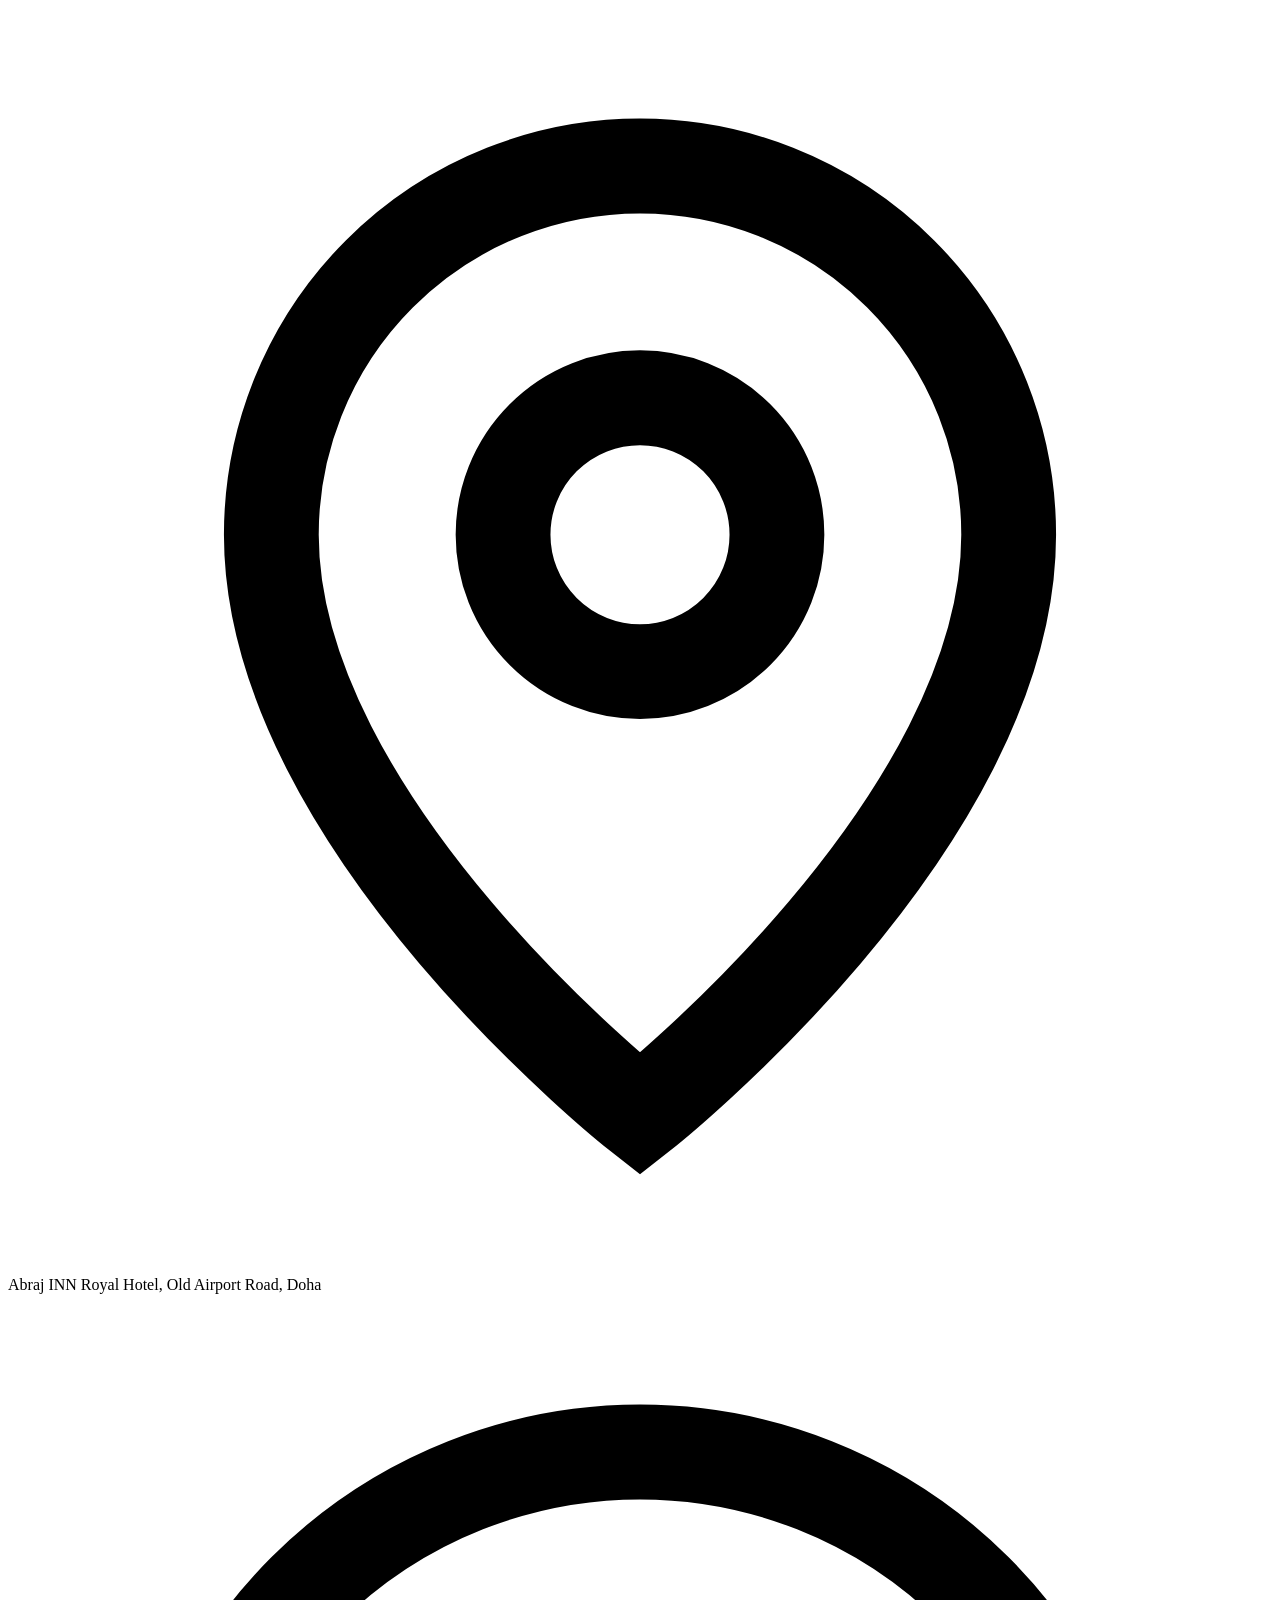
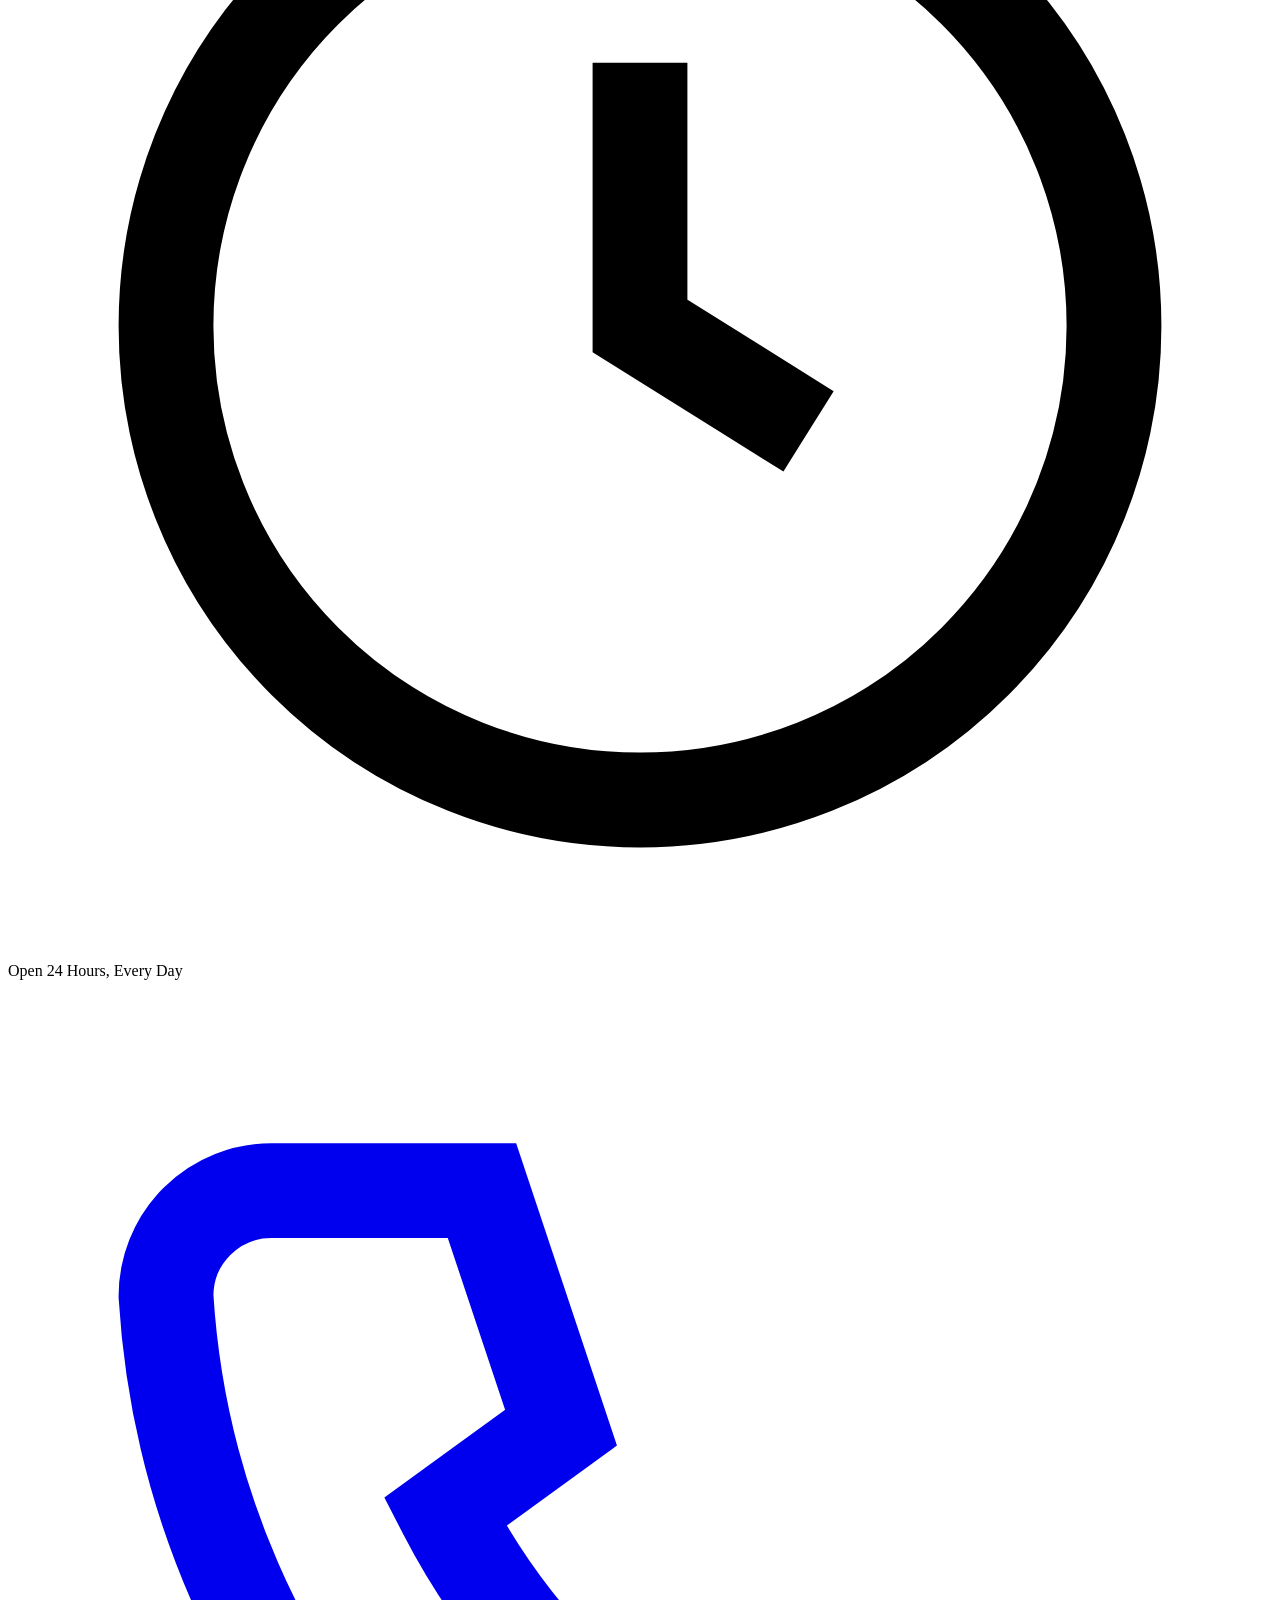
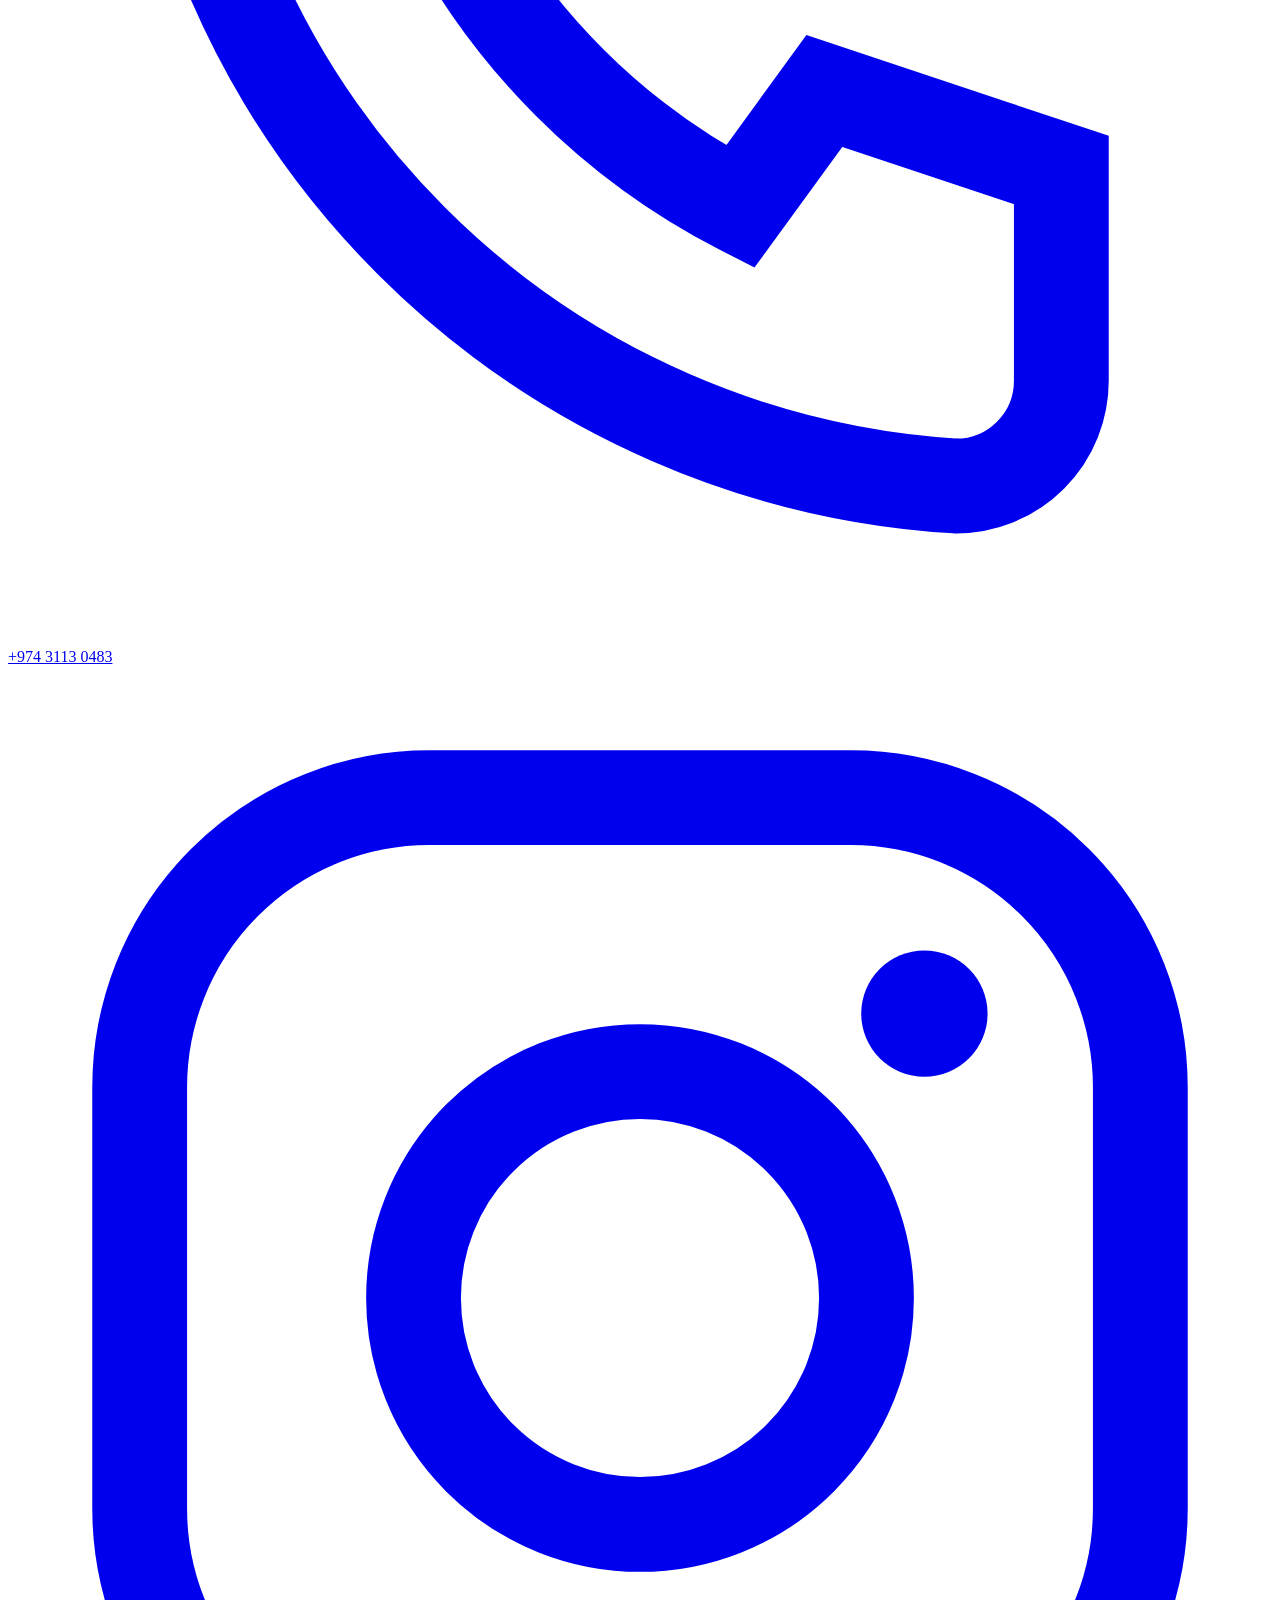
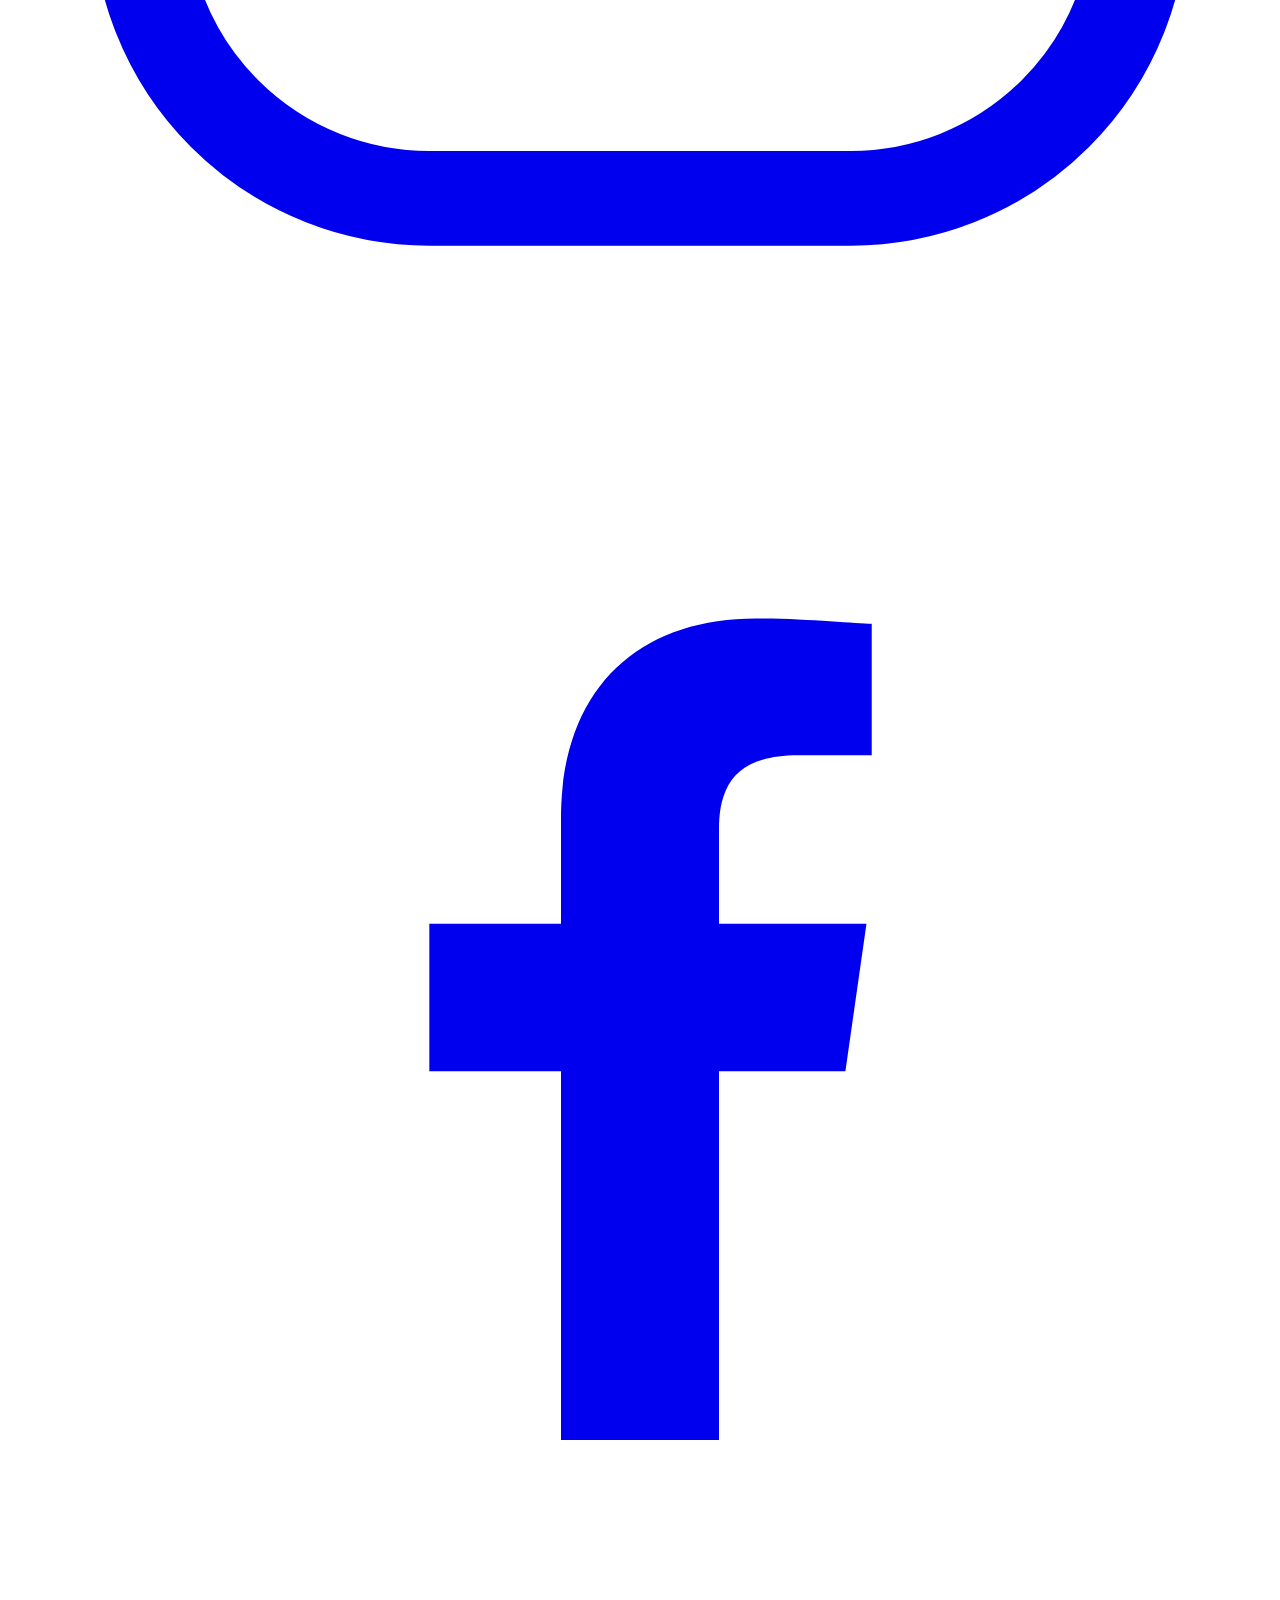
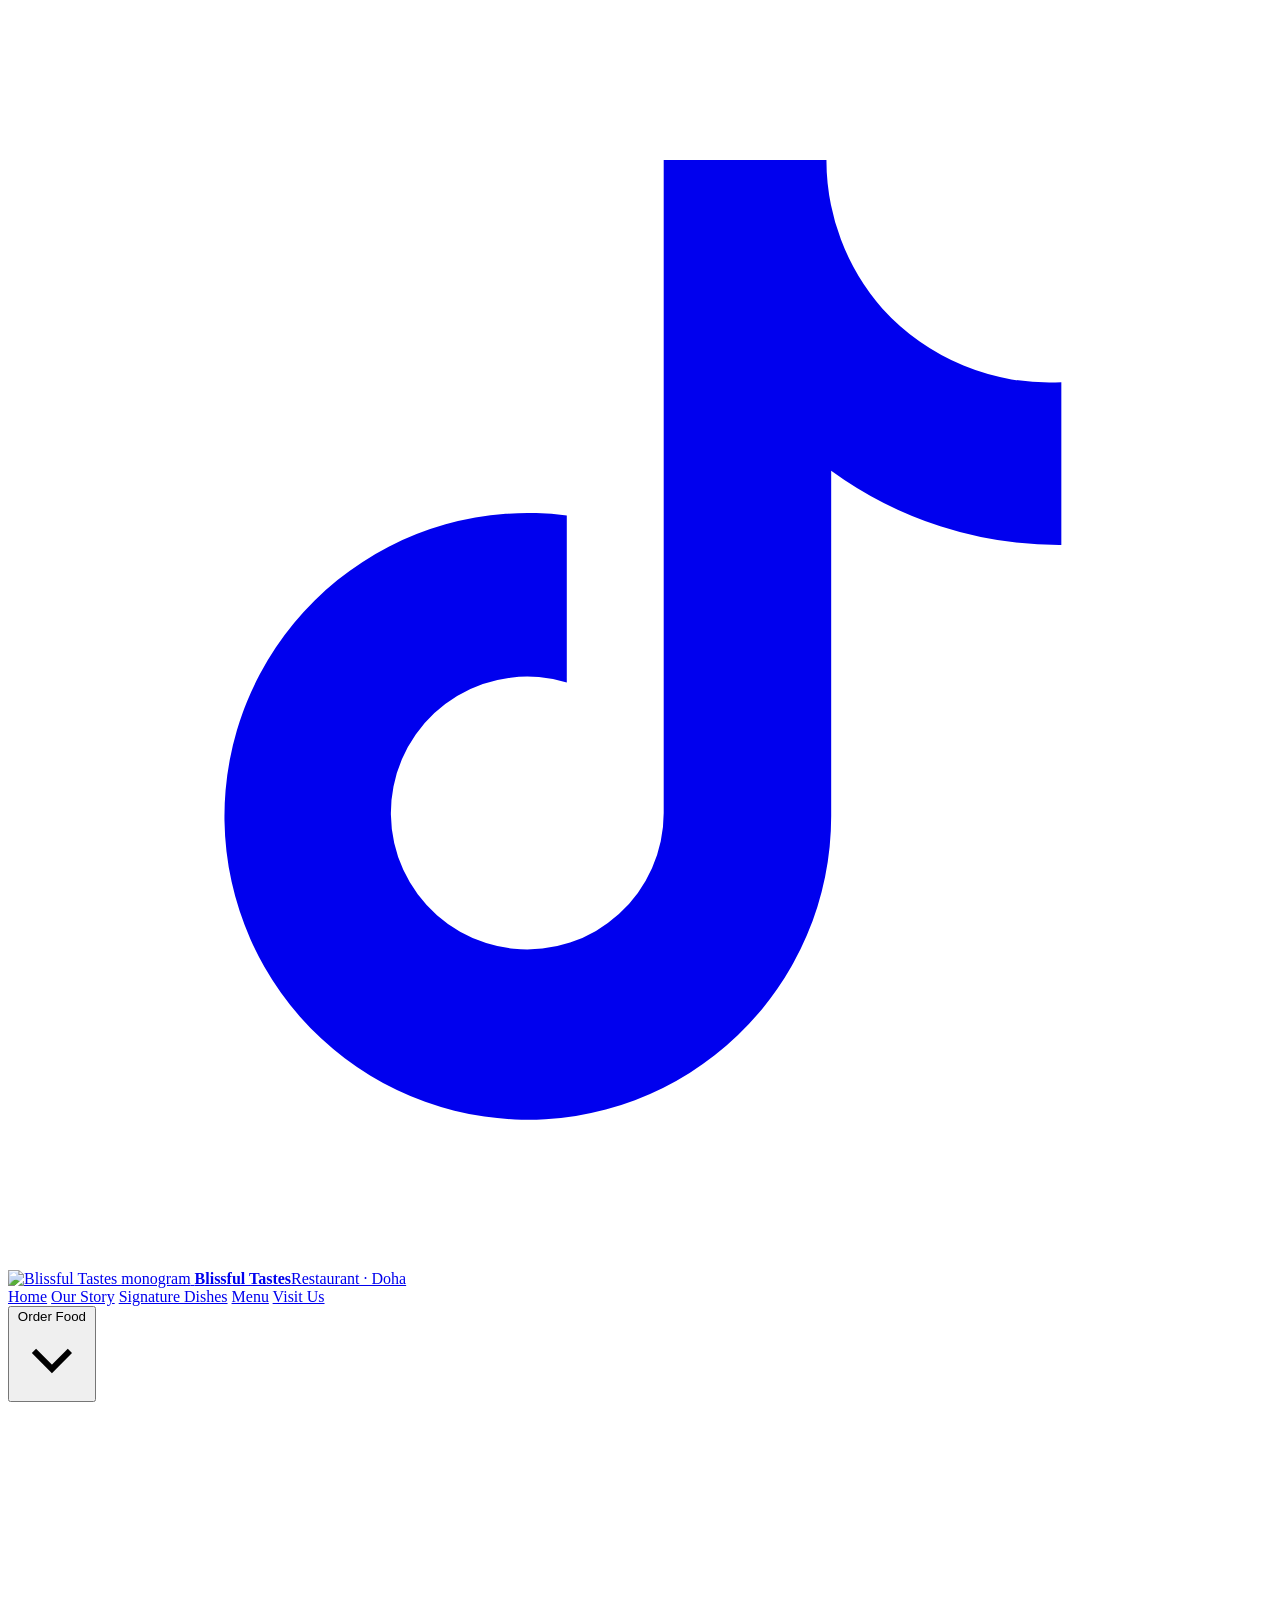
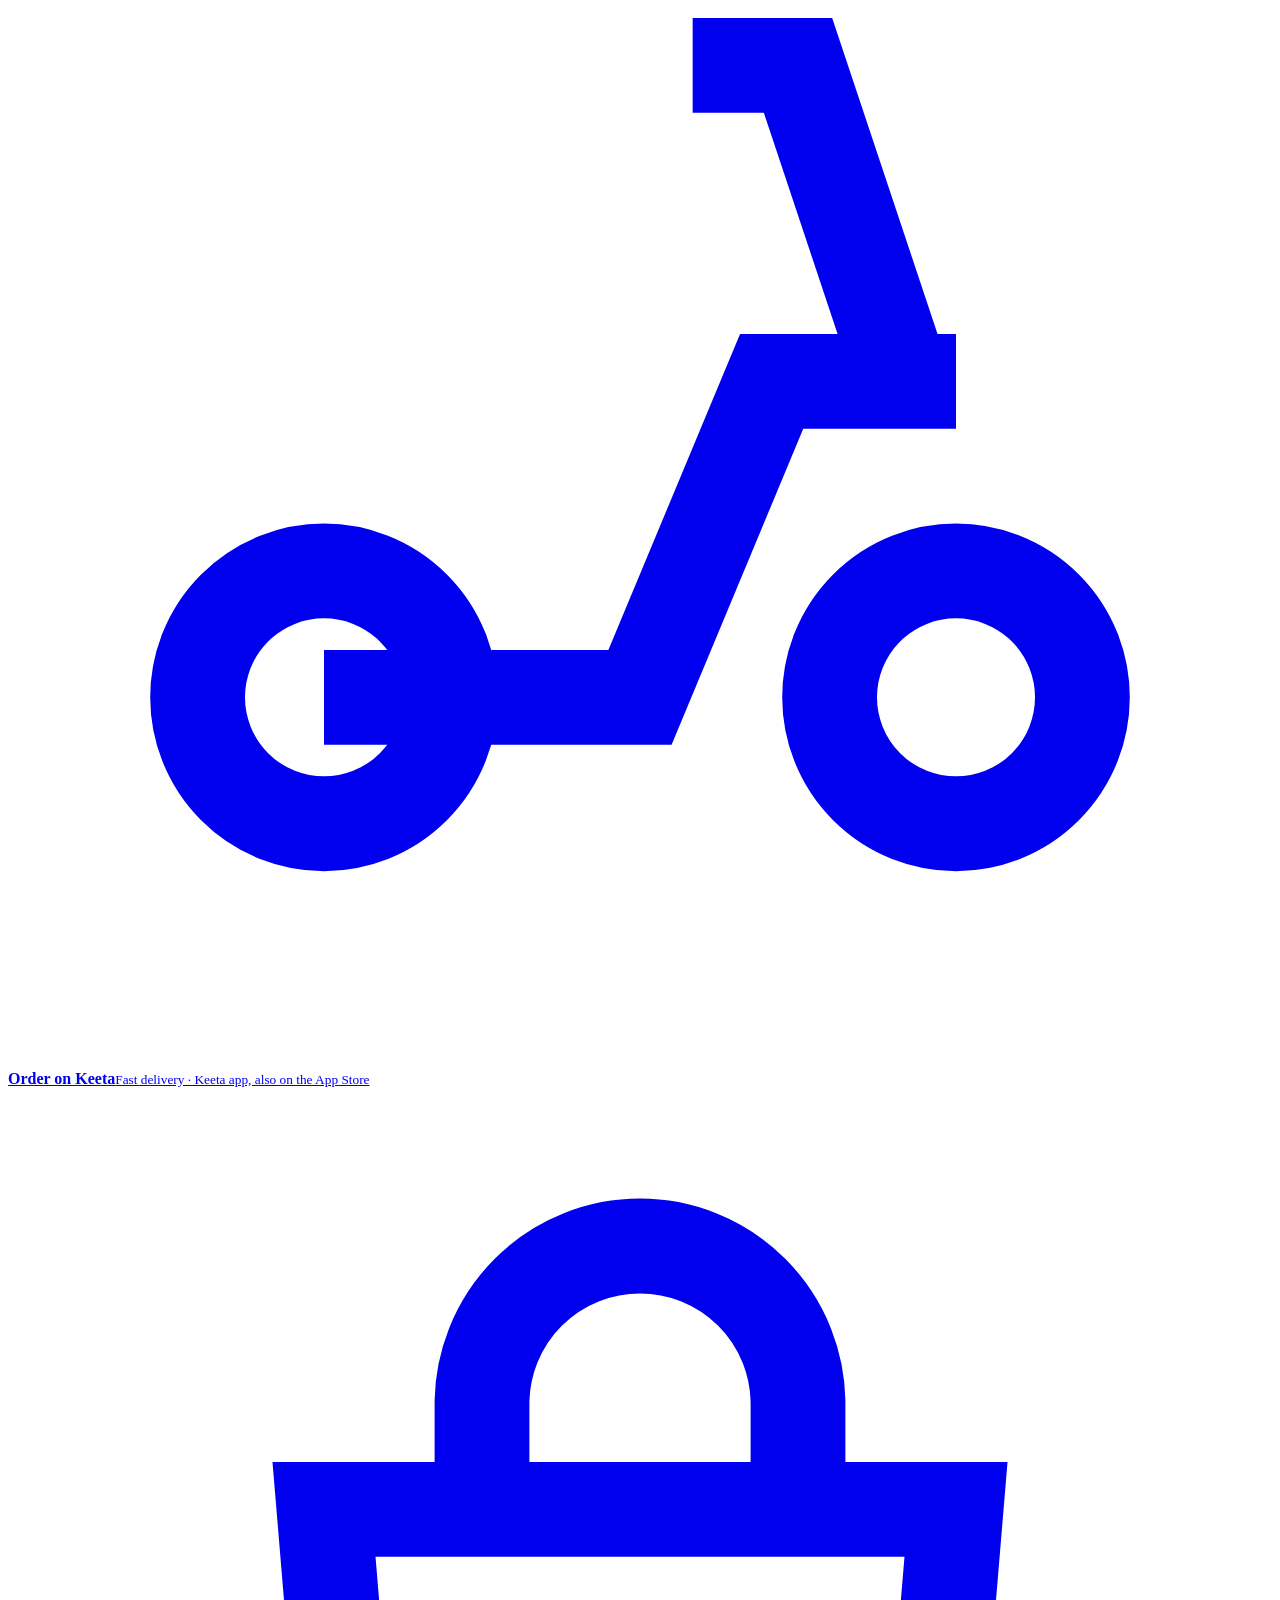
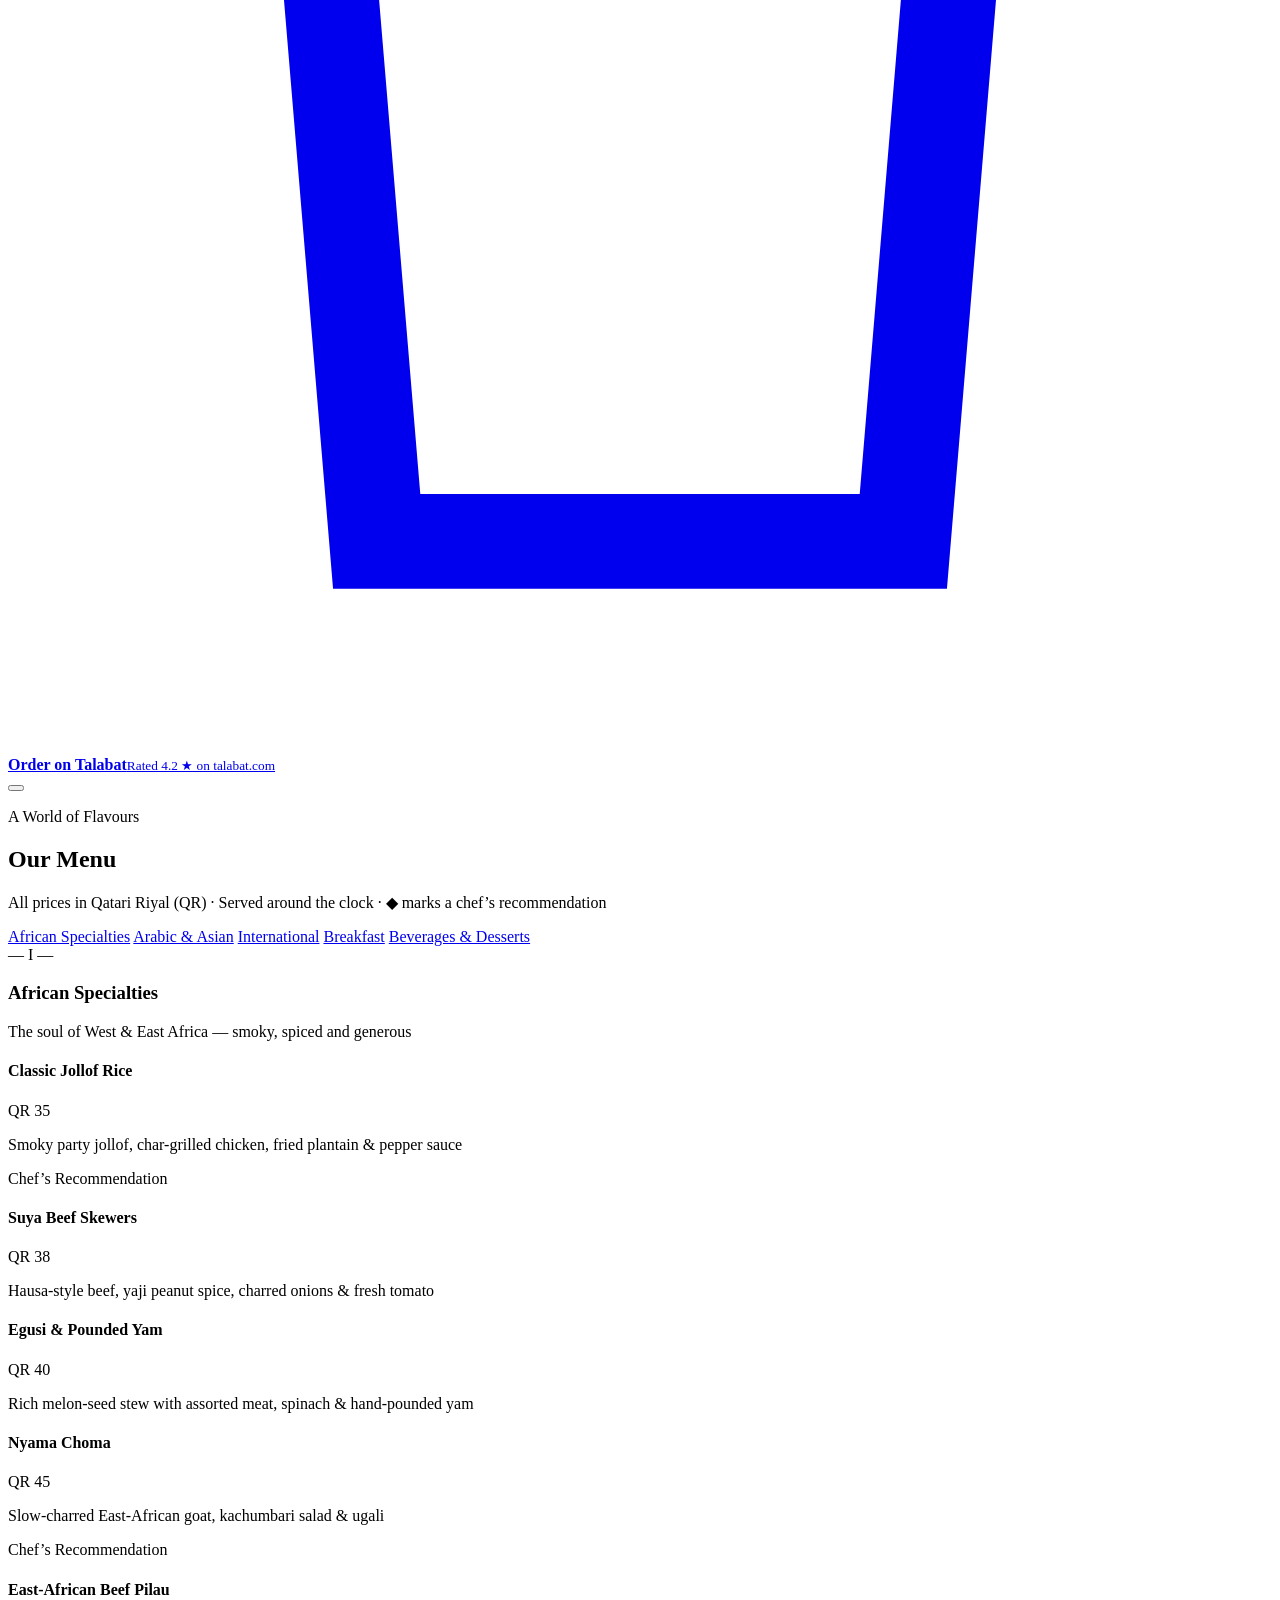
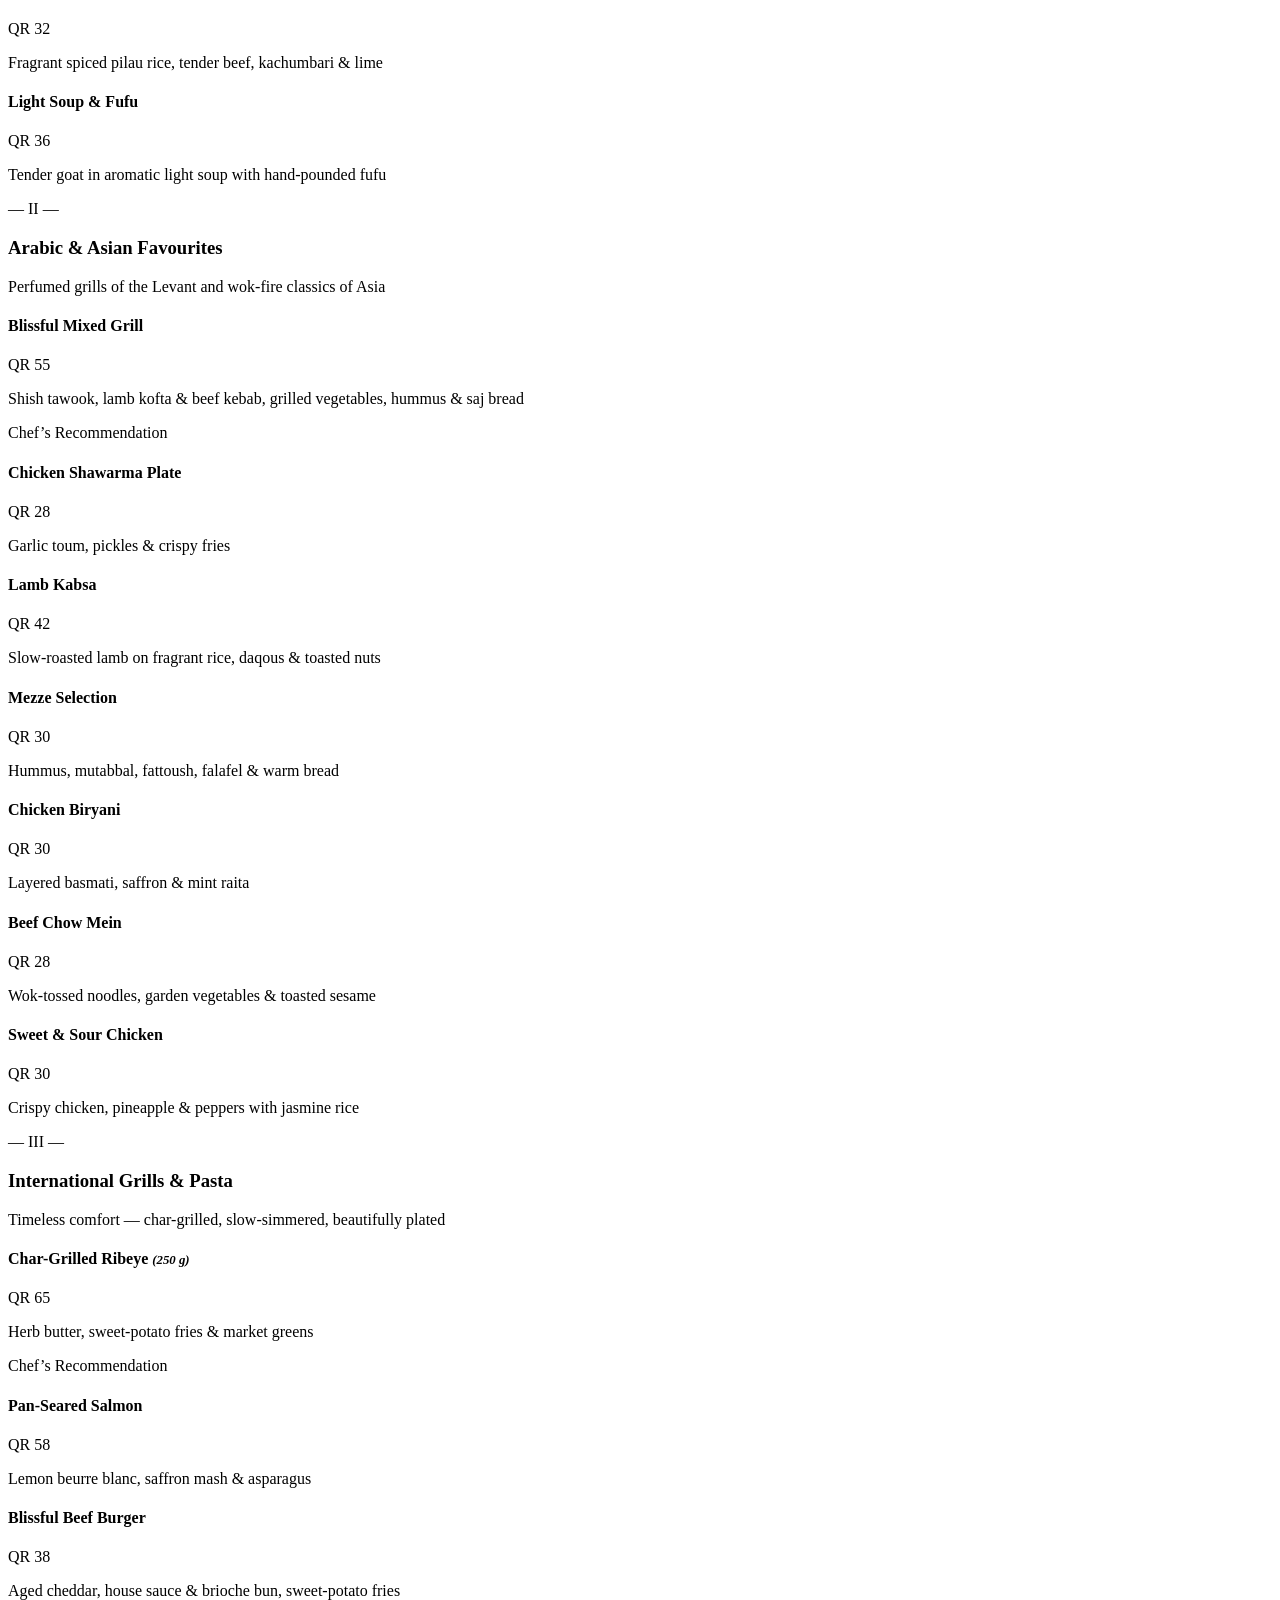
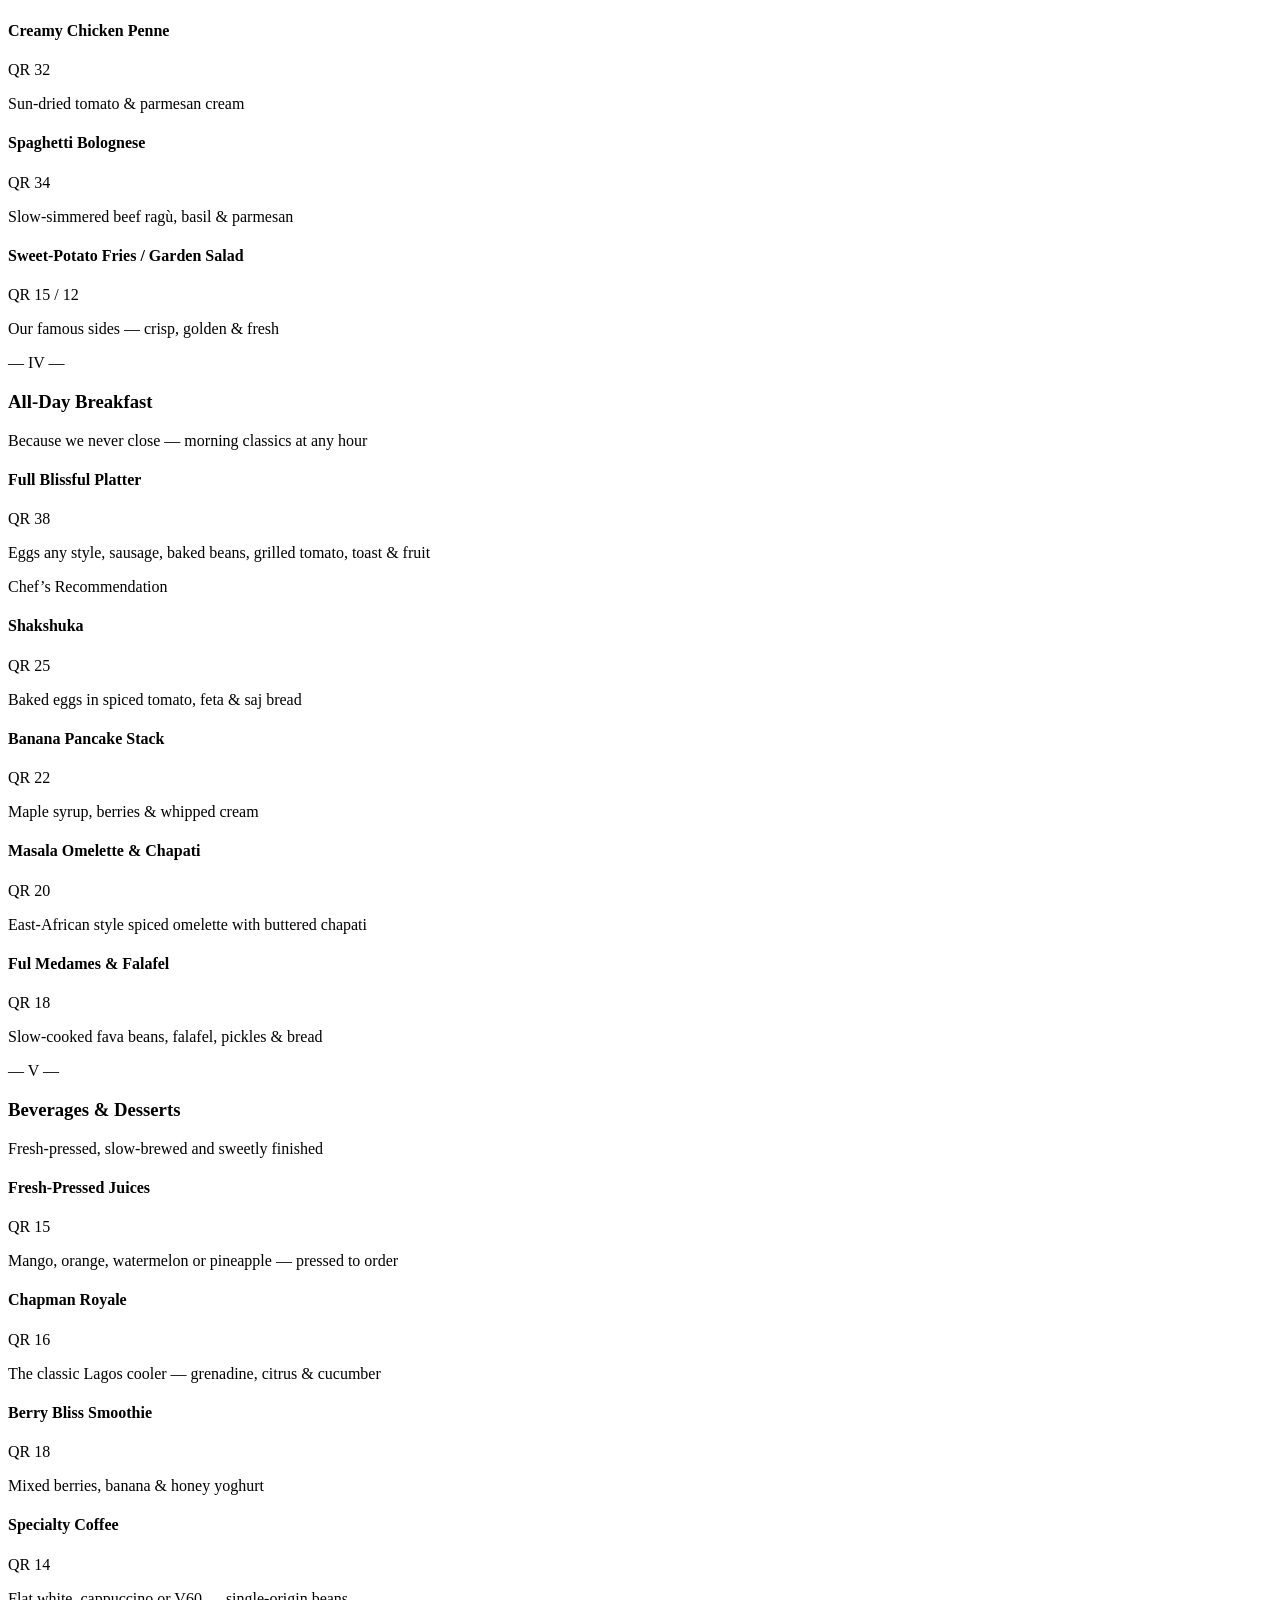
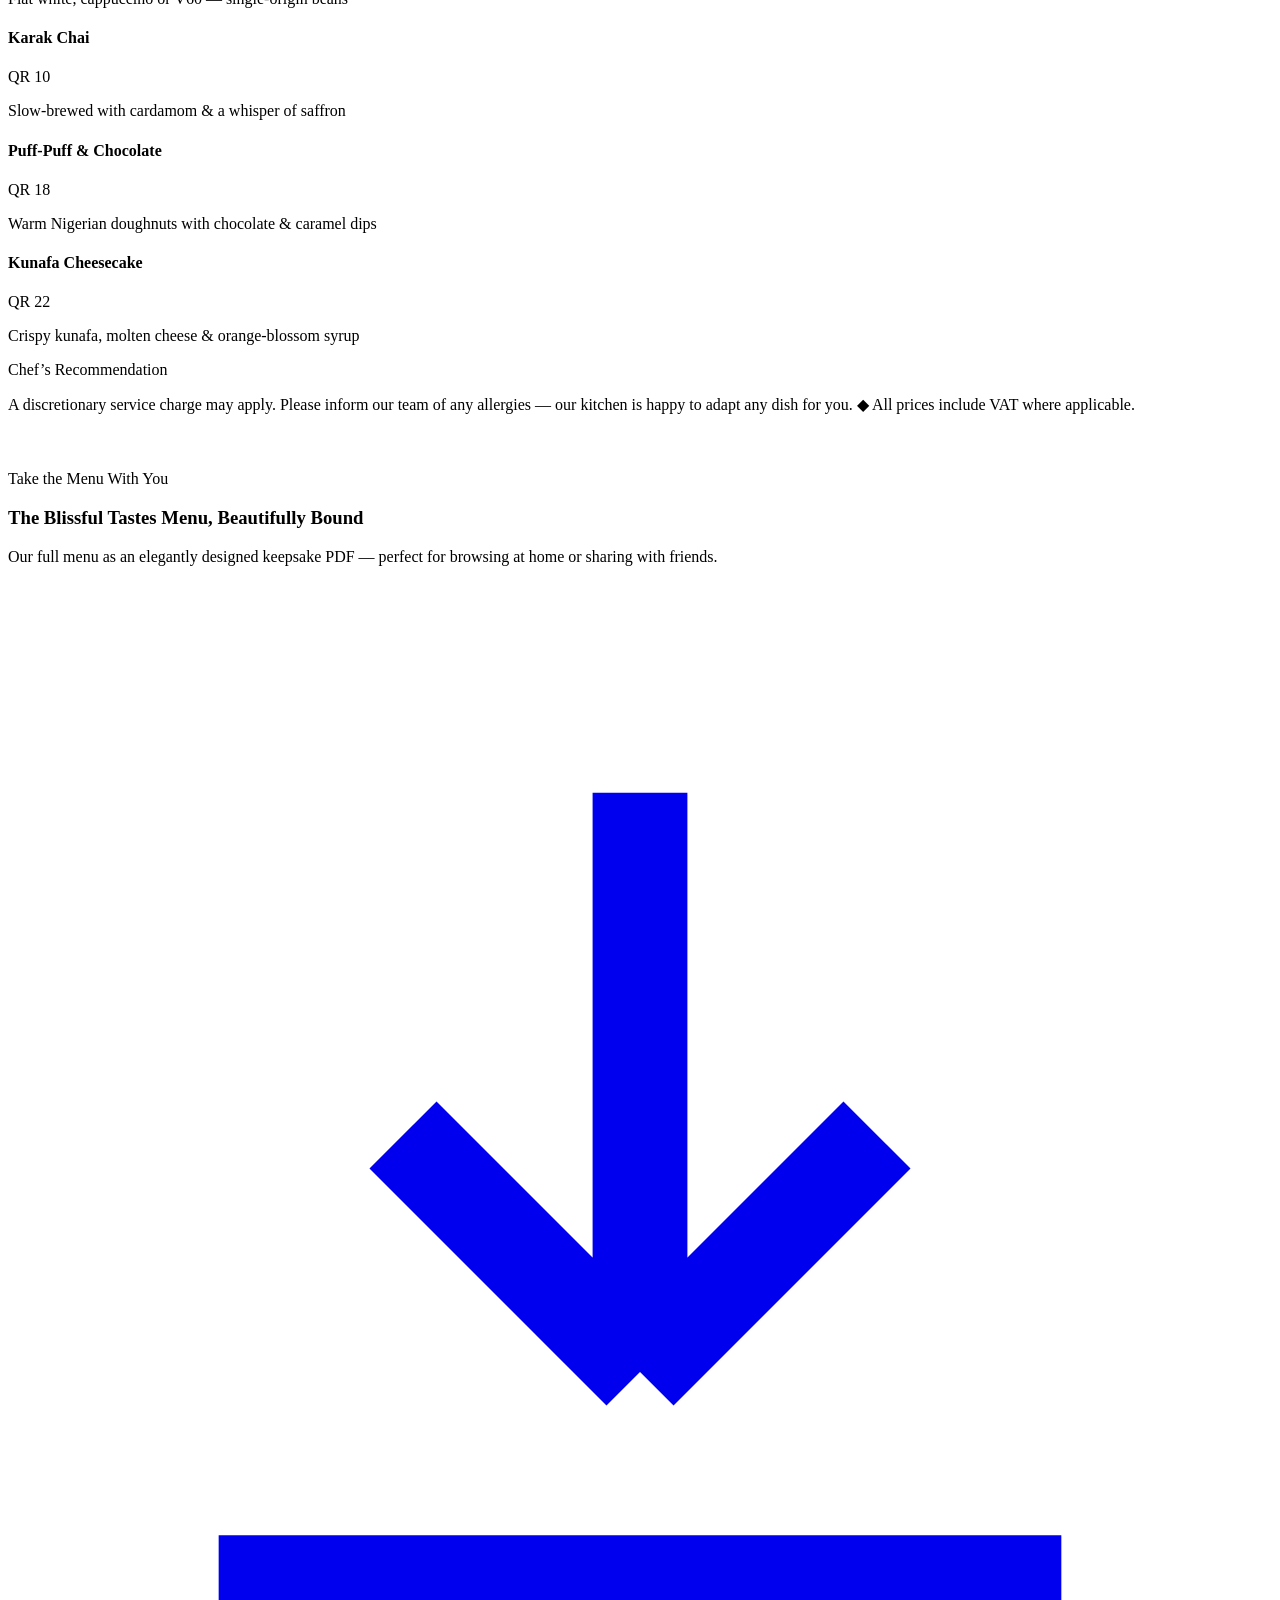
==== menu.html @ 86c6128e "Add files via upload" ====
<!DOCTYPE html>
<html lang="en">
<head>
<meta charset="UTF-8">
<meta name="viewport" content="width=device-width, initial-scale=1.0">
<title>Menu — Blissful Tastes Restaurant, Doha</title>
<meta name="description" content="The full menu of Blissful Tastes Restaurant, Doha: African specialties, Arabic & Asian favourites, international grills & pasta, all-day breakfast, beverages & desserts. Open 24 hours.">
<link rel="icon" type="image/png" href="assets/logo-hd.png">
<link rel="preconnect" href="https://fonts.googleapis.com">
<link rel="preconnect" href="https://fonts.gstatic.com" crossorigin>
<link href="https://fonts.googleapis.com/css2?family=Cormorant+Garamond:ital,wght@0,400;0,500;0,600;0,700;1,400;1,500&family=Jost:wght@300;400;500&display=swap" rel="stylesheet">
<link rel="stylesheet" href="css/style.css">
</head>
<body>

<!-- ======= TOP BAR ======= -->
<div class="topbar">
  <div class="container topbar-in">
    <div class="topbar-left">
      <span class="addr"><svg viewBox="0 0 24 24" fill="none" stroke="currentColor" stroke-width="1.8"><path d="M12 21s-7-5.5-7-11a7 7 0 0 1 14 0c0 5.5-7 11-7 11z"/><circle cx="12" cy="10" r="2.6"/></svg> Abraj INN Royal Hotel, Old Airport Road, Doha</span>
      <span><svg viewBox="0 0 24 24" fill="none" stroke="currentColor" stroke-width="1.8"><circle cx="12" cy="12" r="9"/><path d="M12 7v5l3.2 2"/></svg> Open 24 Hours, Every Day</span>
      <span><a href="tel:+97431130483"><svg viewBox="0 0 24 24" fill="none" stroke="currentColor" stroke-width="1.8"><path d="M5 4h4l1.5 4.5-2.2 1.6a13 13 0 0 0 5.6 5.6l1.6-2.2L20 15v4a2 2 0 0 1-2 2A16 16 0 0 1 3 6a2 2 0 0 1 2-2z"/></svg> +974 3113 0483</a></span>
    </div>
    <div class="socials">
      <a href="https://www.instagram.com/btrestaurant/" target="_blank" rel="noopener" aria-label="Instagram"><svg viewBox="0 0 24 24" fill="none" stroke="currentColor" stroke-width="1.8"><rect x="2.5" y="2.5" width="19" height="19" rx="5.5"/><circle cx="12" cy="12" r="4.3"/><circle cx="17.4" cy="6.6" r="1.2" fill="currentColor" stroke="none"/></svg></a>
      <a href="https://www.facebook.com/btrestaurant" target="_blank" rel="noopener" aria-label="Facebook"><svg viewBox="0 0 24 24" fill="currentColor"><path d="M13.5 21v-7h2.4l.4-2.8h-2.8V9.4c0-.8.3-1.4 1.5-1.4h1.4V5.5c-.3 0-1.2-.1-2.2-.1-2.2 0-3.7 1.3-3.7 3.8v2H8v2.8h2.5v7h3z"/></svg></a>
      <a href="https://www.tiktok.com/@btrestaurant" target="_blank" rel="noopener" aria-label="TikTok"><svg viewBox="0 0 24 24" fill="currentColor"><path d="M16.6 5.82A4.28 4.28 0 0 1 15.54 3h-3.09v12.4a2.59 2.59 0 1 1-1.84-2.48V9.75a5.76 5.76 0 1 0 5.02 5.71V8.9a7.35 7.35 0 0 0 4.37 1.41V7.22a4.28 4.28 0 0 1-3.4-1.4z"/></svg></a>
    </div>
  </div>
</div>

<!-- ======= HEADER ======= -->
<header class="site-header" id="siteHeader">
  <div class="header-in">
    <a class="brand" href="index.html">
      <span class="logo-mark"><img src="assets/logo-trans.png" alt="Blissful Tastes monogram"></span>
      <span class="brand-text"><strong>Blissful Tastes</strong><span>Restaurant &middot; Doha</span></span>
    </a>
    <nav class="main-nav" id="mainNav">
      <a class="nav-link" href="index.html">Home</a>
      <a class="nav-link" href="index.html#about">Our Story</a>
      <a class="nav-link" href="index.html#signatures">Signature Dishes</a>
      <a class="nav-link active" href="menu.html">Menu</a>
      <a class="nav-link" href="index.html#visit">Visit Us</a>
      <div class="order-wrap">
        <button class="btn btn-gold" data-order-toggle aria-haspopup="true">Order Food
          <svg viewBox="0 0 24 24" fill="none" stroke="currentColor" stroke-width="2"><path d="M6 9l6 6 6-6"/></svg>
        </button>
        <div class="order-menu">
          <a href="https://play.google.com/store/apps/details?id=com.sankuai.sailor.afooddelivery" target="_blank" rel="noopener">
            <span class="order-ico"><svg viewBox="0 0 24 24" fill="none" stroke="currentColor" stroke-width="1.8"><circle cx="6" cy="17" r="2.4"/><circle cx="18" cy="17" r="2.4"/><path d="M6 17h6l2.5-6H18"/><path d="M13 5h2l2 6"/></svg></span>
            <span><strong>Order on Keeta</strong><small>Fast delivery &middot; Keeta app, also on the App&nbsp;Store</small></span>
          </a>
          <a href="https://www.talabat.com/qatar/blissful-tastes-restaurant" target="_blank" rel="noopener">
            <span class="order-ico"><svg viewBox="0 0 24 24" fill="none" stroke="currentColor" stroke-width="1.8"><path d="M6 8h12l-1 12H7L6 8z"/><path d="M9 8V6a3 3 0 0 1 6 0v2"/></svg></span>
            <span><strong>Order on Talabat</strong><small>Rated 4.2 &#9733; on talabat.com</small></span>
          </a>
        </div>
      </div>
    </nav>
    <button class="nav-toggle" id="navToggle" aria-label="Toggle navigation"><span></span><span></span><span></span></button>
  </div>
</header>

<!-- ======= PAGE HERO ======= -->
<section class="page-hero">
  <p class="eyebrow">A World of Flavours</p>
  <div class="ornament light"><span class="dia"></span></div>
  <h1>Our Menu</h1>
  <p>All prices in Qatari Riyal (QR) &middot; Served around the clock &middot; &#9670; marks a chef&rsquo;s recommendation</p>
</section>

<!-- ======= CATEGORY NAV ======= -->
<div class="cat-nav">
  <div class="container cat-nav-in">
    <a class="chip" href="#african">African Specialties</a>
    <a class="chip" href="#arabic-asian">Arabic &amp; Asian</a>
    <a class="chip" href="#international">International</a>
    <a class="chip" href="#breakfast">Breakfast</a>
    <a class="chip" href="#drinks">Beverages &amp; Desserts</a>
  </div>
</div>

<!-- ======= AFRICAN ======= -->
<section class="menu-section" id="african">
  <div class="container">
    <div class="msec-head reveal">
      <span class="num">&mdash; I &mdash;</span>
      <h3>African Specialties</h3>
      <p>The soul of West &amp; East Africa &mdash; smoky, spiced and generous</p>
      <div class="ornament"><span class="dia"></span></div>
    </div>
    <div class="m-grid">
      <div class="m-item reveal"><div class="m-line"><h4><span class="pick"></span>Classic Jollof Rice</h4><span class="dots"></span><span class="price">QR 35</span></div><p>Smoky party jollof, char-grilled chicken, fried plantain &amp; pepper sauce</p><span class="tag">Chef&rsquo;s Recommendation</span></div>
      <div class="m-item reveal"><div class="m-line"><h4>Suya Beef Skewers</h4><span class="dots"></span><span class="price">QR 38</span></div><p>Hausa-style beef, yaji peanut spice, charred onions &amp; fresh tomato</p></div>
      <div class="m-item reveal"><div class="m-line"><h4>Egusi &amp; Pounded Yam</h4><span class="dots"></span><span class="price">QR 40</span></div><p>Rich melon-seed stew with assorted meat, spinach &amp; hand-pounded yam</p></div>
      <div class="m-item reveal"><div class="m-line"><h4><span class="pick"></span>Nyama Choma</h4><span class="dots"></span><span class="price">QR 45</span></div><p>Slow-charred East-African goat, kachumbari salad &amp; ugali</p><span class="tag">Chef&rsquo;s Recommendation</span></div>
      <div class="m-item reveal"><div class="m-line"><h4>East-African Beef Pilau</h4><span class="dots"></span><span class="price">QR 32</span></div><p>Fragrant spiced pilau rice, tender beef, kachumbari &amp; lime</p></div>
      <div class="m-item reveal"><div class="m-line"><h4>Light Soup &amp; Fufu</h4><span class="dots"></span><span class="price">QR 36</span></div><p>Tender goat in aromatic light soup with hand-pounded fufu</p></div>
    </div>
  </div>
</section>

<!-- ======= ARABIC & ASIAN ======= -->
<section class="menu-section" id="arabic-asian">
  <div class="container">
    <div class="msec-head reveal">
      <span class="num">&mdash; II &mdash;</span>
      <h3>Arabic &amp; Asian Favourites</h3>
      <p>Perfumed grills of the Levant and wok-fire classics of Asia</p>
      <div class="ornament"><span class="dia"></span></div>
    </div>
    <div class="m-grid">
      <div class="m-item reveal"><div class="m-line"><h4><span class="pick"></span>Blissful Mixed Grill</h4><span class="dots"></span><span class="price">QR 55</span></div><p>Shish tawook, lamb kofta &amp; beef kebab, grilled vegetables, hummus &amp; saj bread</p><span class="tag">Chef&rsquo;s Recommendation</span></div>
      <div class="m-item reveal"><div class="m-line"><h4>Chicken Shawarma Plate</h4><span class="dots"></span><span class="price">QR 28</span></div><p>Garlic toum, pickles &amp; crispy fries</p></div>
      <div class="m-item reveal"><div class="m-line"><h4>Lamb Kabsa</h4><span class="dots"></span><span class="price">QR 42</span></div><p>Slow-roasted lamb on fragrant rice, daqous &amp; toasted nuts</p></div>
      <div class="m-item reveal"><div class="m-line"><h4>Mezze Selection</h4><span class="dots"></span><span class="price">QR 30</span></div><p>Hummus, mutabbal, fattoush, falafel &amp; warm bread</p></div>
      <div class="m-item reveal"><div class="m-line"><h4>Chicken Biryani</h4><span class="dots"></span><span class="price">QR 30</span></div><p>Layered basmati, saffron &amp; mint raita</p></div>
      <div class="m-item reveal"><div class="m-line"><h4>Beef Chow Mein</h4><span class="dots"></span><span class="price">QR 28</span></div><p>Wok-tossed noodles, garden vegetables &amp; toasted sesame</p></div>
      <div class="m-item reveal"><div class="m-line"><h4>Sweet &amp; Sour Chicken</h4><span class="dots"></span><span class="price">QR 30</span></div><p>Crispy chicken, pineapple &amp; peppers with jasmine rice</p></div>
    </div>
  </div>
</section>

<!-- ======= INTERNATIONAL ======= -->
<section class="menu-section" id="international">
  <div class="container">
    <div class="msec-head reveal">
      <span class="num">&mdash; III &mdash;</span>
      <h3>International Grills &amp; Pasta</h3>
      <p>Timeless comfort &mdash; char-grilled, slow-simmered, beautifully plated</p>
      <div class="ornament"><span class="dia"></span></div>
    </div>
    <div class="m-grid">
      <div class="m-item reveal"><div class="m-line"><h4><span class="pick"></span>Char-Grilled Ribeye <span style="font-size:.8rem;color:var(--muted);font-style:italic">(250 g)</span></h4><span class="dots"></span><span class="price">QR 65</span></div><p>Herb butter, sweet-potato fries &amp; market greens</p><span class="tag">Chef&rsquo;s Recommendation</span></div>
      <div class="m-item reveal"><div class="m-line"><h4>Pan-Seared Salmon</h4><span class="dots"></span><span class="price">QR 58</span></div><p>Lemon beurre blanc, saffron mash &amp; asparagus</p></div>
      <div class="m-item reveal"><div class="m-line"><h4>Blissful Beef Burger</h4><span class="dots"></span><span class="price">QR 38</span></div><p>Aged cheddar, house sauce &amp; brioche bun, sweet-potato fries</p></div>
      <div class="m-item reveal"><div class="m-line"><h4>Creamy Chicken Penne</h4><span class="dots"></span><span class="price">QR 32</span></div><p>Sun-dried tomato &amp; parmesan cream</p></div>
      <div class="m-item reveal"><div class="m-line"><h4>Spaghetti Bolognese</h4><span class="dots"></span><span class="price">QR 34</span></div><p>Slow-simmered beef rag&ugrave;, basil &amp; parmesan</p></div>
      <div class="m-item reveal"><div class="m-line"><h4>Sweet-Potato Fries / Garden Salad</h4><span class="dots"></span><span class="price">QR 15 / 12</span></div><p>Our famous sides &mdash; crisp, golden &amp; fresh</p></div>
    </div>
  </div>
</section>

<!-- ======= BREAKFAST ======= -->
<section class="menu-section" id="breakfast">
  <div class="container">
    <div class="msec-head reveal">
      <span class="num">&mdash; IV &mdash;</span>
      <h3>All-Day Breakfast</h3>
      <p>Because we never close &mdash; morning classics at any hour</p>
      <div class="ornament"><span class="dia"></span></div>
    </div>
    <div class="m-grid">
      <div class="m-item reveal"><div class="m-line"><h4><span class="pick"></span>Full Blissful Platter</h4><span class="dots"></span><span class="price">QR 38</span></div><p>Eggs any style, sausage, baked beans, grilled tomato, toast &amp; fruit</p><span class="tag">Chef&rsquo;s Recommendation</span></div>
      <div class="m-item reveal"><div class="m-line"><h4>Shakshuka</h4><span class="dots"></span><span class="price">QR 25</span></div><p>Baked eggs in spiced tomato, feta &amp; saj bread</p></div>
      <div class="m-item reveal"><div class="m-line"><h4>Banana Pancake Stack</h4><span class="dots"></span><span class="price">QR 22</span></div><p>Maple syrup, berries &amp; whipped cream</p></div>
      <div class="m-item reveal"><div class="m-line"><h4>Masala Omelette &amp; Chapati</h4><span class="dots"></span><span class="price">QR 20</span></div><p>East-African style spiced omelette with buttered chapati</p></div>
      <div class="m-item reveal"><div class="m-line"><h4>Ful Medames &amp; Falafel</h4><span class="dots"></span><span class="price">QR 18</span></div><p>Slow-cooked fava beans, falafel, pickles &amp; bread</p></div>
    </div>
  </div>
</section>

<!-- ======= DRINKS & DESSERTS ======= -->
<section class="menu-section" id="drinks">
  <div class="container">
    <div class="msec-head reveal">
      <span class="num">&mdash; V &mdash;</span>
      <h3>Beverages &amp; Desserts</h3>
      <p>Fresh-pressed, slow-brewed and sweetly finished</p>
      <div class="ornament"><span class="dia"></span></div>
    </div>
    <div class="m-grid">
      <div class="m-item reveal"><div class="m-line"><h4>Fresh-Pressed Juices</h4><span class="dots"></span><span class="price">QR 15</span></div><p>Mango, orange, watermelon or pineapple &mdash; pressed to order</p></div>
      <div class="m-item reveal"><div class="m-line"><h4>Chapman Royale</h4><span class="dots"></span><span class="price">QR 16</span></div><p>The classic Lagos cooler &mdash; grenadine, citrus &amp; cucumber</p></div>
      <div class="m-item reveal"><div class="m-line"><h4>Berry Bliss Smoothie</h4><span class="dots"></span><span class="price">QR 18</span></div><p>Mixed berries, banana &amp; honey yoghurt</p></div>
      <div class="m-item reveal"><div class="m-line"><h4>Specialty Coffee</h4><span class="dots"></span><span class="price">QR 14</span></div><p>Flat white, cappuccino or V60 &mdash; single-origin beans</p></div>
      <div class="m-item reveal"><div class="m-line"><h4>Karak Chai</h4><span class="dots"></span><span class="price">QR 10</span></div><p>Slow-brewed with cardamom &amp; a whisper of saffron</p></div>
      <div class="m-item reveal"><div class="m-line"><h4>Puff-Puff &amp; Chocolate</h4><span class="dots"></span><span class="price">QR 18</span></div><p>Warm Nigerian doughnuts with chocolate &amp; caramel dips</p></div>
      <div class="m-item reveal"><div class="m-line"><h4><span class="pick"></span>Kunafa Cheesecake</h4><span class="dots"></span><span class="price">QR 22</span></div><p>Crispy kunafa, molten cheese &amp; orange-blossom syrup</p><span class="tag">Chef&rsquo;s Recommendation</span></div>
    </div>
    <p class="menu-note">A discretionary service charge may apply. Please inform our team of any allergies &mdash; our kitchen is happy to adapt any dish for you. &#9670; All prices include VAT where applicable.</p>
  </div>
</section>

<!-- ======= PDF BANNER ======= -->
<section class="section" id="downloads" style="padding-top:40px">
  <div class="container">
    <div class="pdf-banner reveal">
      <span class="eyebrow" style="color:var(--gold-bright)">Take the Menu With You</span>
      <h3>The Blissful Tastes Menu, Beautifully Bound</h3>
      <p>Our full menu as an elegantly designed keepsake PDF &mdash; perfect for browsing at home or sharing with friends.</p>
      <a class="btn btn-gold" href="assets/blissful-tastes-menu.pdf" download>
        <svg viewBox="0 0 24 24" fill="none" stroke="currentColor" stroke-width="1.8"><path d="M12 4v11m0 0l-4.5-4.5M12 15l4.5-4.5M4 19h16"/></svg>
        Download PDF Menu
      </a>
    </div>
  </div>
</section>

<!-- ======= ORDER BANNER ======= -->
<section class="order-banner">
  <div class="container reveal">
    <span class="eyebrow">Craving It at Home?</span>
    <h3>Blissful Tastes, Delivered to Your Door</h3>
    <p>Our full menu is available across Doha on Keeta and Talabat &mdash; hot, fresh and right on time.</p>
    <div class="hero-cta">
      <a class="btn btn-gold" href="https://play.google.com/store/apps/details?id=com.sankuai.sailor.afooddelivery" target="_blank" rel="noopener">Order on Keeta</a>
      <a class="btn btn-outline" href="https://www.talabat.com/qatar/blissful-tastes-restaurant" target="_blank" rel="noopener">Order on Talabat</a>
    </div>
  </div>
</section>

<!-- ======= FOOTER ======= -->
<footer>
  <div class="container">
    <div class="footer-grid">
      <div class="f-col">
        <div class="f-brand">
          <span class="logo-mark"><img src="assets/logo-trans.png" alt="Blissful Tastes monogram"></span>
          <strong>Blissful Tastes</strong>
        </div>
        <p>A world of delicious flavours in the heart of Doha &mdash; East &amp; West African dishes, Arabic &amp; Asian favourites, international meals, breakfast, fresh juices, smoothies and coffee. Come taste the bliss.</p>
        <div class="f-social">
          <a href="https://www.instagram.com/btrestaurant/" target="_blank" rel="noopener" aria-label="Instagram"><svg viewBox="0 0 24 24" fill="none" stroke="currentColor" stroke-width="1.8"><rect x="2.5" y="2.5" width="19" height="19" rx="5.5"/><circle cx="12" cy="12" r="4.3"/><circle cx="17.4" cy="6.6" r="1.2" fill="currentColor" stroke="none"/></svg></a>
          <a href="https://www.facebook.com/btrestaurant" target="_blank" rel="noopener" aria-label="Facebook"><svg viewBox="0 0 24 24" fill="currentColor"><path d="M13.5 21v-7h2.4l.4-2.8h-2.8V9.4c0-.8.3-1.4 1.5-1.4h1.4V5.5c-.3 0-1.2-.1-2.2-.1-2.2 0-3.7 1.3-3.7 3.8v2H8v2.8h2.5v7h3z"/></svg></a>
          <a href="https://www.tiktok.com/@btrestaurant" target="_blank" rel="noopener" aria-label="TikTok"><svg viewBox="0 0 24 24" fill="currentColor"><path d="M16.6 5.82A4.28 4.28 0 0 1 15.54 3h-3.09v12.4a2.59 2.59 0 1 1-1.84-2.48V9.75a5.76 5.76 0 1 0 5.02 5.71V8.9a7.35 7.35 0 0 0 4.37 1.41V7.22a4.28 4.28 0 0 1-3.4-1.4z"/></svg></a>
        </div>
      </div>
      <div class="f-col">
        <h4>Explore</h4>
        <a href="index.html">Home</a>
        <a href="index.html#about">Our Story</a>
        <a href="index.html#signatures">Signature Dishes</a>
        <a href="menu.html">Full Menu</a>
        <a href="#downloads">PDF Menu</a>
        <a href="index.html#visit">Visit Us</a>
      </div>
      <div class="f-col">
        <h4>The Menu</h4>
        <a href="#african">African Specialties</a>
        <a href="#arabic-asian">Arabic &amp; Asian</a>
        <a href="#international">International Grills</a>
        <a href="#breakfast">All-Day Breakfast</a>
        <a href="#drinks">Beverages &amp; Desserts</a>
      </div>
      <div class="f-col">
        <h4>Contact</h4>
        <p>Abraj INN Royal Hotel, Ground Floor,<br>Oqba Bin Nafie Street (Old Airport Road),<br>Doha, Qatar</p>
        <p style="margin-top:12px"><a href="tel:+97431130483">+974 3113 0483</a></p>
        <p style="margin-top:6px">Open 24 Hours &middot; Monday &ndash; Sunday</p>
      </div>
    </div>
    <div class="footer-bottom">
      <span>&copy; <span id="year"></span> Blissful Tastes Restaurant &middot; Doha, Qatar</span>
      <span>Come Taste the Bliss<span class="dia"></span>Open 24 Hours</span>
    </div>
  </div>
</footer>

<script src="js/main.js"></script>
</body>
</html>
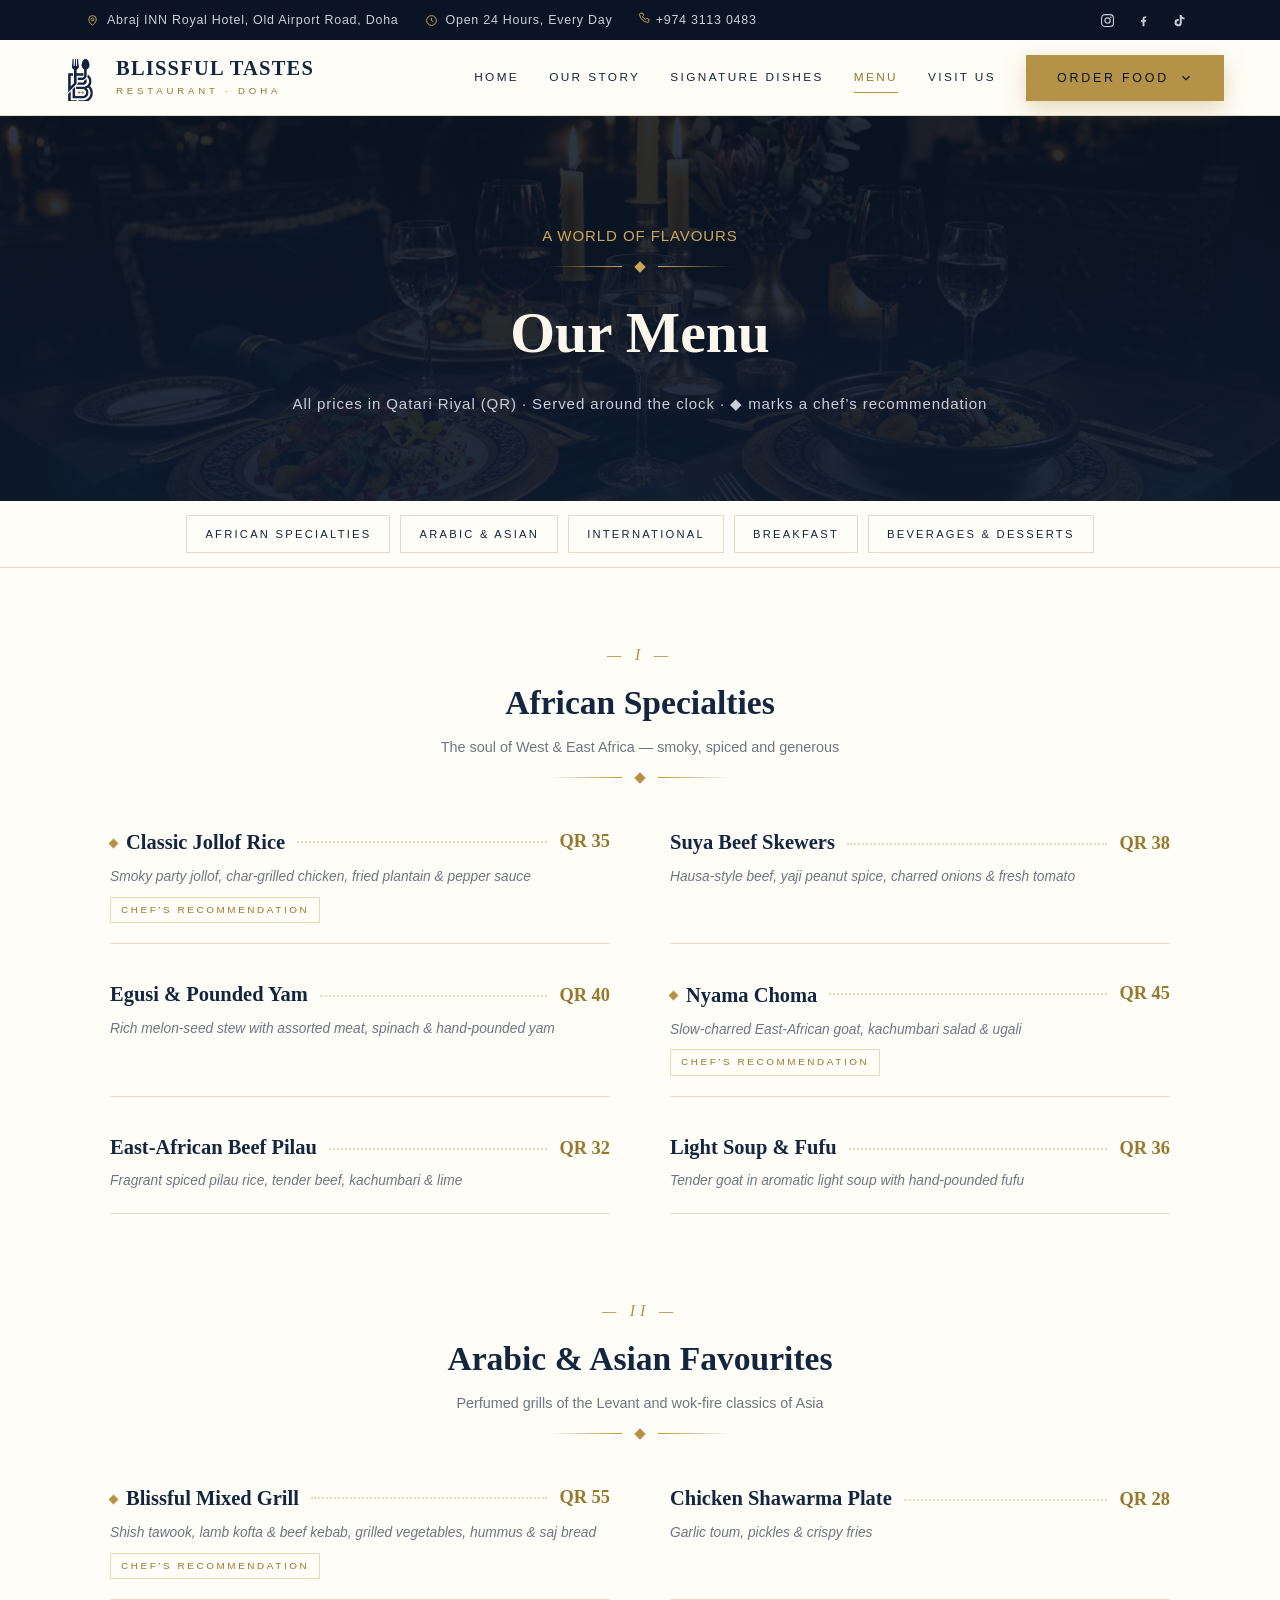
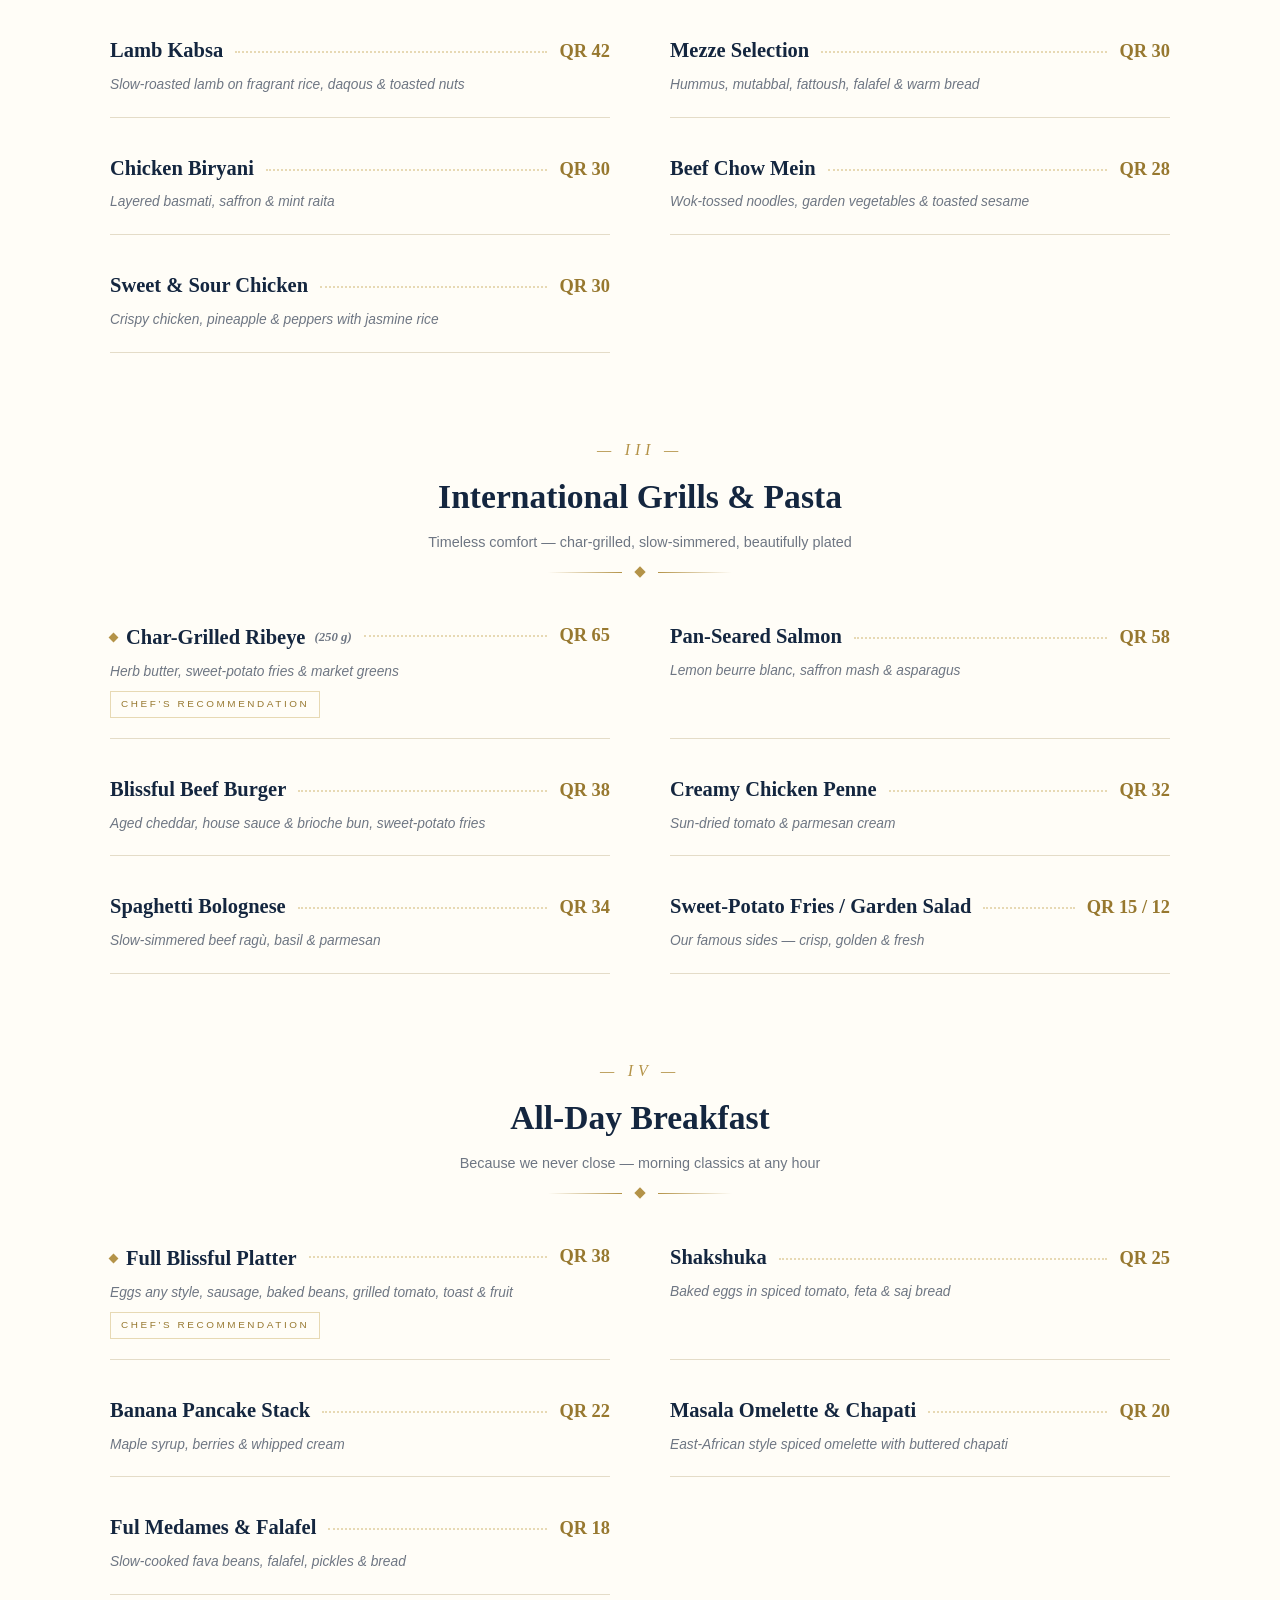
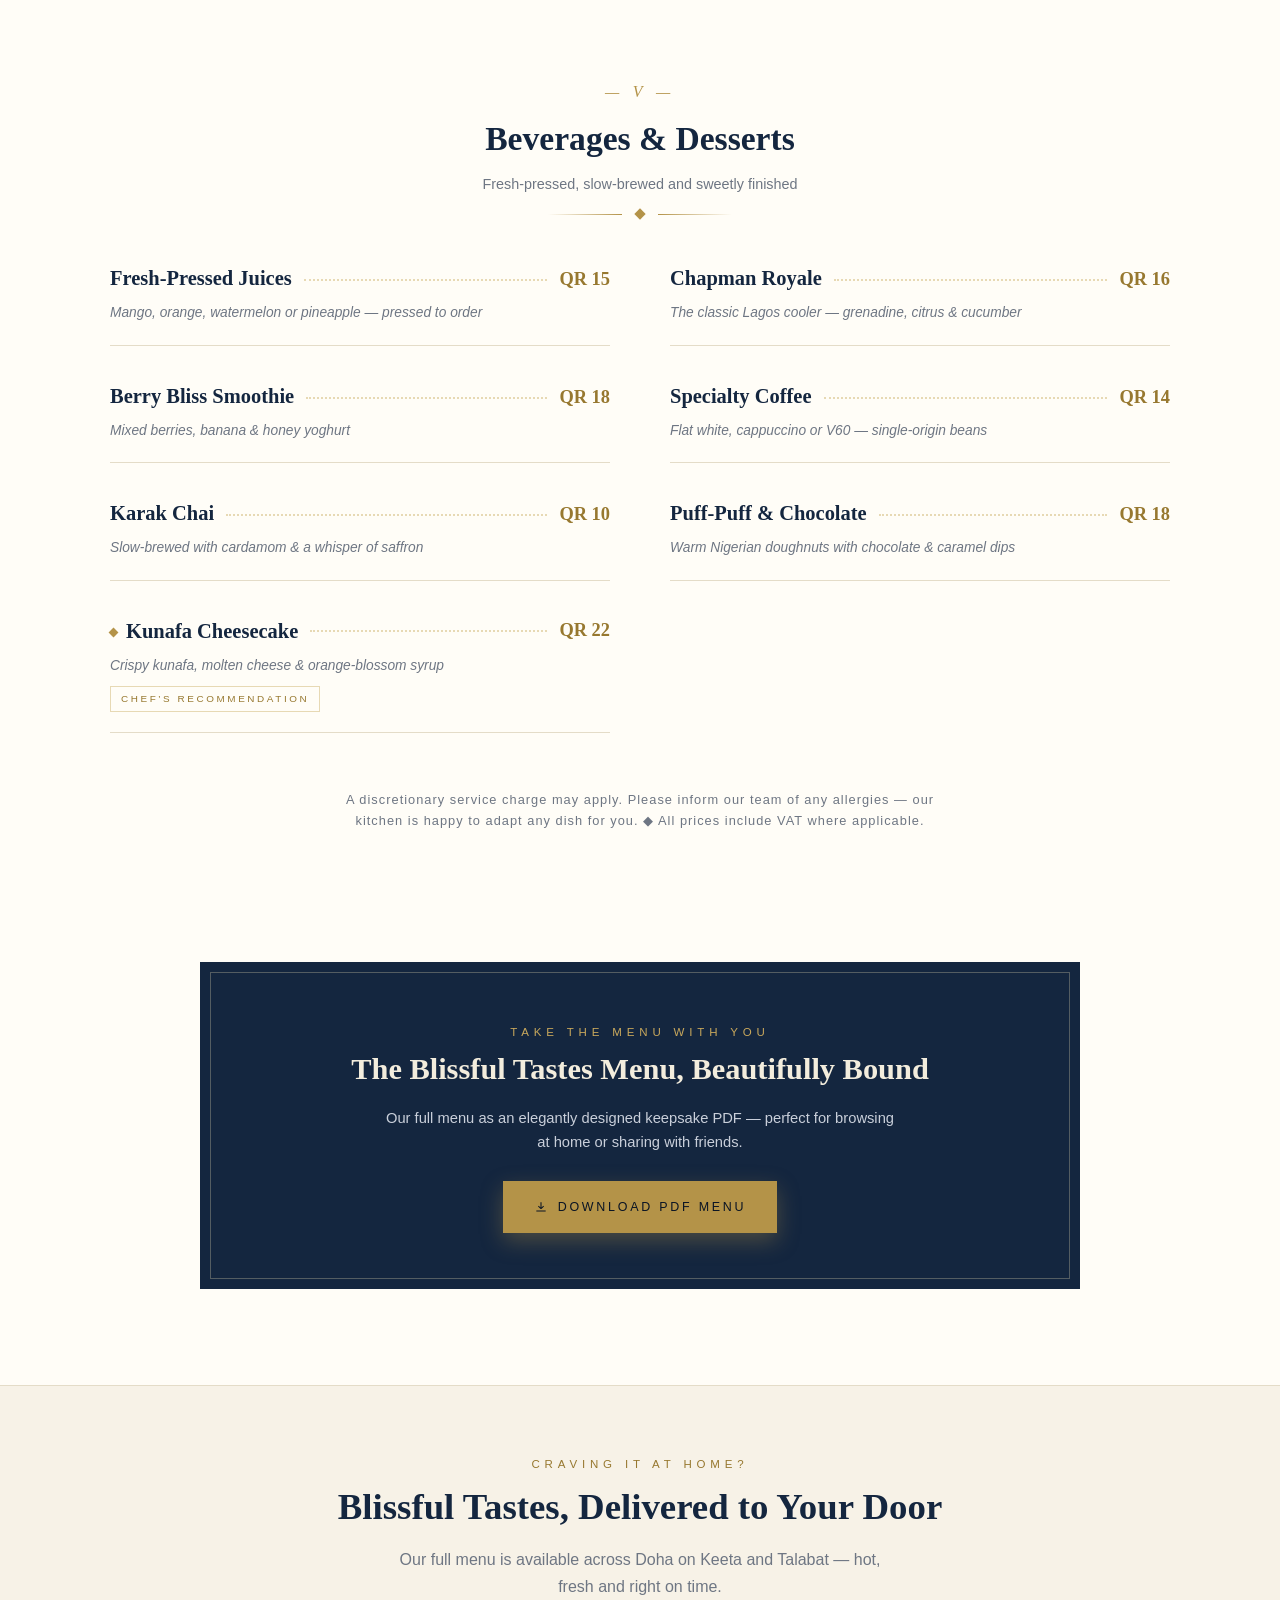
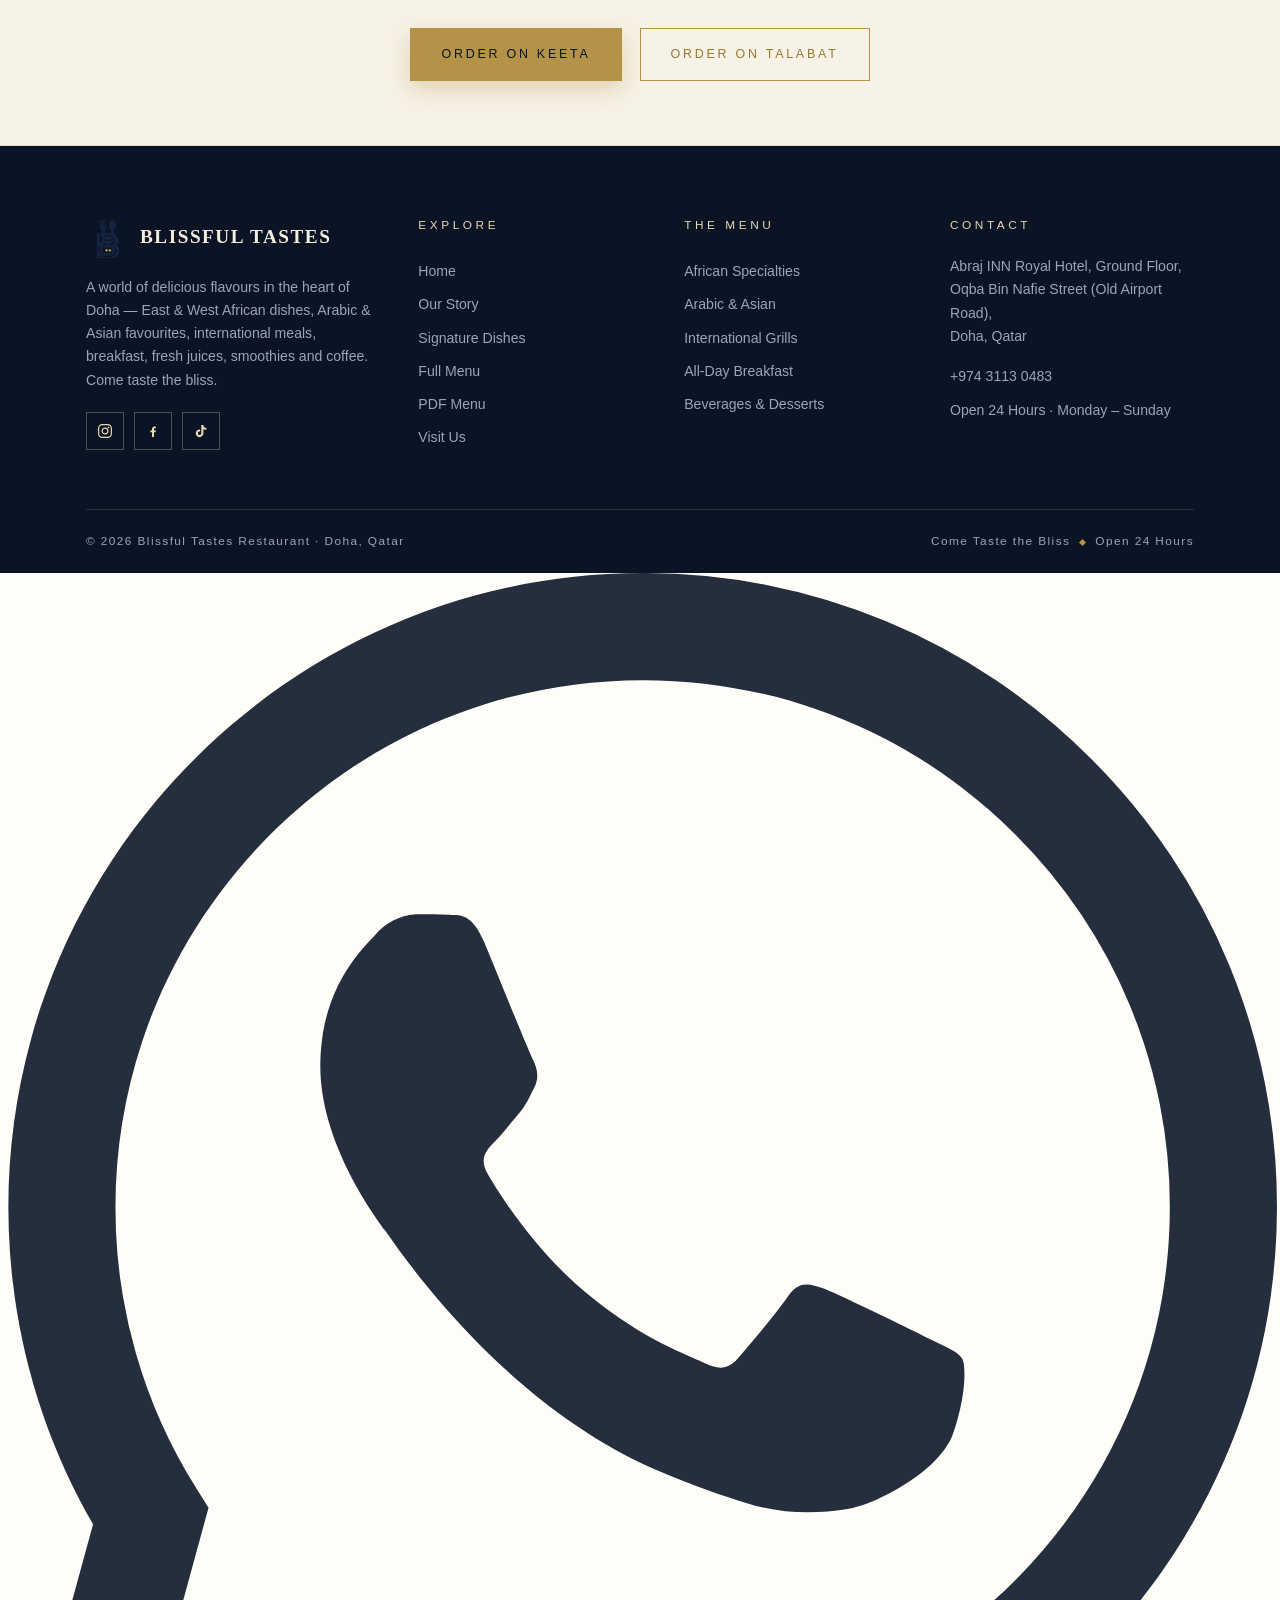
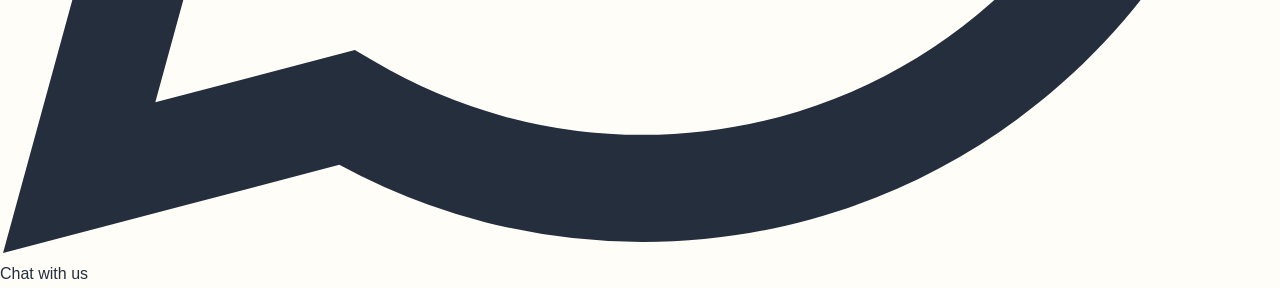
==== commit 999f5283: "Add WhatsApp chat widget to footer" ====
--- a/menu.html
+++ b/menu.html
@@ -257,7 +257,12 @@
     </div>
   </div>
 </footer>
-
+<!-- ======= WHATSAPP CHAT WIDGET ======= -->
+<a class="wa-widget" href="https://wa.me/97431130483?text=Hello%20Blissful%20Tastes%20Restaurant!%20I%27d%20like%20to%20place%20an%20order." target="_blank" rel="noopener" aria-label="Chat with us on WhatsApp">
+  <span class="wa-pulse"></span>
+  <svg viewBox="0 0 24 24" fill="currentColor" aria-hidden="true"><path d="M17.472 14.382c-.297-.149-1.758-.867-2.03-.967-.273-.099-.471-.148-.67.15-.197.297-.767.966-.94 1.164-.173.199-.347.223-.644.075-.297-.15-1.255-.463-2.39-1.475-.883-.788-1.48-1.761-1.653-2.059-.173-.297-.018-.458.13-.606.134-.133.297-.347.446-.52.149-.174.198-.298.297-.497.1-.198.05-.371-.025-.52-.074-.149-.669-1.612-.916-2.207-.242-.579-.487-.5-.669-.51-.173-.008-.371-.01-.57-.01-.198 0-.52.074-.792.372-.272.297-1.04 1.016-1.04 2.479 0 1.462 1.065 2.875 1.213 3.074.149.198 2.096 3.2 5.077 4.487.709.306 1.262.489 1.694.625.712.227 1.36.195 1.871.118.571-.085 1.758-.719 2.006-1.413.248-.694.248-1.289.173-1.413-.074-.124-.272-.198-.57-.347m-5.421 7.403h-.004a9.87 9.87 0 01-5.031-1.378l-.361-.214-3.741.982.998-3.648-.235-.374a9.86 9.86 0 01-1.51-5.26c.001-5.45 4.436-9.884 9.888-9.884 2.64 0 5.122 1.03 6.988 2.898a9.825 9.825 0 012.893 6.994c-.003 5.45-4.437 9.884-9.885 9.884m8.413-18.297A11.815 11.815 0 0012.05 0C5.495 0 .16 5.335.157 11.892c0 2.096.547 4.142 1.588 5.945L.057 24l6.305-1.654a11.882 11.882 0 005.683 1.448h.005c6.554 0 11.89-5.335 11.893-11.893a11.821 11.821 0 00-3.48-8.413z"/></svg>
+  <span class="wa-tip">Chat with us</span>
+</a>
 <script src="js/main.js"></script>
 </body>
 </html>
--- a/css/style.css
+++ b/css/style.css
@@ -0,0 +1,380 @@
+/* ============================================================
+   BLISSFUL TASTES RESTAURANT — Classic fine-dining stylesheet
+   Palette derived from the logo: deep navy + antique gold
+   ============================================================ */
+
+:root{
+  --navy-950:#0A1424;
+  --navy-900:#0E1B2F;
+  --navy-800:#12233C;
+  --navy:#14263F;
+  --navy-600:#1E3A5F;
+  --gold:#B49348;
+  --gold-deep:#97782F;
+  --gold-bright:#C9A85C;
+  --gold-pale:#E7D9B4;
+  --cream:#F7F2E7;
+  --paper:#FFFDF7;
+  --ink:#242E3C;
+  --muted:#6E7683;
+  --line:#E4DCC8;
+  --font-display:'Cormorant Garamond', 'Times New Roman', Georgia, serif;
+  --font-body:'Jost', 'Century Gothic', 'Segoe UI', Tahoma, sans-serif;
+  --shadow:0 18px 45px rgba(10,20,36,.14);
+  --shadow-soft:0 10px 28px rgba(10,20,36,.10);
+}
+
+*{margin:0;padding:0;box-sizing:border-box}
+html{scroll-behavior:smooth;scroll-padding-top:118px}
+body{
+  font-family:var(--font-body);
+  color:var(--ink);
+  background:var(--paper);
+  font-size:16px;
+  line-height:1.65;
+  -webkit-font-smoothing:antialiased;
+}
+img{max-width:100%;display:block}
+a{text-decoration:none;color:inherit}
+ul{list-style:none}
+.container{max-width:1160px;margin:0 auto;padding:0 26px}
+
+::selection{background:var(--gold);color:var(--navy-950)}
+
+/* ---------- ornaments ---------- */
+.ornament{display:flex;align-items:center;justify-content:center;gap:14px;margin:14px 0}
+.ornament::before,.ornament::after{content:"";height:1px;width:74px}
+.ornament::before{background:linear-gradient(90deg,transparent,var(--gold))}
+.ornament::after{background:linear-gradient(90deg,var(--gold),transparent)}
+.ornament .dia{width:8px;height:8px;background:var(--gold);transform:rotate(45deg);flex:0 0 auto}
+.ornament.light::before{background:linear-gradient(90deg,transparent,var(--gold-bright))}
+.ornament.light::after{background:linear-gradient(90deg,var(--gold-bright),transparent)}
+.ornament.light .dia{background:var(--gold-bright)}
+
+.eyebrow{
+  font-family:var(--font-body);
+  text-transform:uppercase;
+  letter-spacing:.42em;
+  font-size:.72rem;
+  font-weight:500;
+  color:var(--gold-deep);
+}
+.section-head{text-align:center;max-width:680px;margin:0 auto 56px}
+.section-head h2{
+  font-family:var(--font-display);
+  font-weight:600;
+  font-size:clamp(2rem,4.4vw,2.9rem);
+  color:var(--navy);
+  line-height:1.12;
+  margin-top:10px;
+}
+.section-head p{color:var(--muted);margin-top:12px}
+
+/* ---------- buttons ---------- */
+.btn{
+  display:inline-flex;align-items:center;gap:10px;
+  font-family:var(--font-body);
+  font-size:.78rem;font-weight:500;
+  letter-spacing:.22em;text-transform:uppercase;
+  padding:15px 30px;border:1px solid transparent;
+  cursor:pointer;transition:all .28s ease;position:relative;
+}
+.btn-gold{background:var(--gold);color:var(--navy-950);box-shadow:0 8px 22px rgba(180,147,72,.35)}
+.btn-gold:hover{background:var(--gold-bright);transform:translateY(-2px)}
+.btn-outline{border-color:var(--gold);color:var(--gold-deep);background:transparent}
+.btn-outline:hover{background:var(--gold);color:var(--navy-950)}
+.btn-light{border-color:rgba(231,217,180,.75);color:var(--gold-pale);background:transparent}
+.btn-light:hover{background:var(--gold-pale);color:var(--navy-950)}
+.btn svg{width:14px;height:14px;flex:0 0 auto}
+
+/* ---------- topbar ---------- */
+.topbar{background:var(--navy-950);color:#C9CFDA;font-size:.78rem;letter-spacing:.06em}
+.topbar-in{display:flex;justify-content:space-between;align-items:center;min-height:40px;gap:16px}
+.topbar-left{display:flex;gap:26px;align-items:center;flex-wrap:wrap}
+.topbar-left span{display:inline-flex;align-items:center;gap:8px}
+.topbar-left svg{width:13px;height:13px;color:var(--gold-bright)}
+.topbar a:hover{color:var(--gold-pale)}
+.socials{display:flex;gap:6px}
+.socials a{
+  width:30px;height:30px;display:grid;place-items:center;border-radius:50%;
+  color:#C9CFDA;transition:all .25s;
+}
+.socials a:hover{color:var(--navy-950);background:var(--gold-bright)}
+.socials svg{width:15px;height:15px}
+
+/* ---------- header ---------- */
+.site-header{
+  position:sticky;top:0;z-index:90;
+  background:rgba(255,253,247,.96);
+  backdrop-filter:blur(8px);
+  border-bottom:1px solid var(--line);
+  transition:box-shadow .3s;
+}
+.site-header.scrolled{box-shadow:0 8px 30px rgba(10,20,36,.10)}
+.header-in{display:flex;align-items:center;justify-content:space-between;gap:20px;padding:14px 26px;max-width:1220px;margin:0 auto}
+.brand{display:flex;align-items:center;gap:13px}
+.logo-mark{width:47px;height:47px;overflow:hidden;flex:0 0 auto}
+.logo-mark img{width:47px;height:74px;object-fit:cover;object-position:top}
+.brand-text{line-height:1.1}
+.brand-text strong{
+  font-family:var(--font-display);font-weight:600;font-size:1.28rem;
+  letter-spacing:.06em;color:var(--navy);display:block;text-transform:uppercase;
+}
+.brand-text span{font-size:.6rem;letter-spacing:.4em;text-transform:uppercase;color:var(--gold-deep)}
+
+.main-nav{display:flex;align-items:center;gap:30px}
+.nav-link{
+  font-size:.74rem;letter-spacing:.2em;text-transform:uppercase;font-weight:500;
+  color:var(--navy);padding:6px 0;position:relative;
+}
+.nav-link::after{content:"";position:absolute;left:0;bottom:0;width:0;height:1px;background:var(--gold);transition:width .3s}
+.nav-link:hover::after,.nav-link.active::after{width:100%}
+.nav-link.active{color:var(--gold-deep)}
+
+/* order dropdown */
+.order-wrap{position:relative}
+.order-menu{
+  position:absolute;right:0;top:calc(100% + 12px);width:270px;
+  background:var(--paper);border:1px solid var(--gold-pale);
+  box-shadow:var(--shadow);padding:10px;z-index:99;
+  opacity:0;visibility:hidden;transform:translateY(8px);
+  transition:all .25s ease;
+}
+.order-menu::before{content:"";position:absolute;top:-5px;right:34px;width:9px;height:9px;background:var(--paper);border-left:1px solid var(--gold-pale);border-top:1px solid var(--gold-pale);transform:rotate(45deg)}
+.order-wrap.open .order-menu{opacity:1;visibility:visible;transform:translateY(0)}
+.order-menu a{display:flex;gap:12px;align-items:center;padding:12px 12px;transition:background .2s}
+.order-menu a:hover{background:var(--cream)}
+.order-menu a + a{border-top:1px solid var(--line)}
+.order-ico{width:38px;height:38px;flex:0 0 auto;display:grid;place-items:center;background:var(--navy);color:var(--gold-bright)}
+.order-ico svg{width:17px;height:17px}
+.order-menu strong{display:block;font-size:.82rem;letter-spacing:.12em;text-transform:uppercase;color:var(--navy);font-weight:500}
+.order-menu small{color:var(--muted);font-size:.72rem;letter-spacing:.04em}
+.order-menu.center{left:50%;right:auto;transform:translate(-50%,8px)}
+.order-wrap.open .order-menu.center{transform:translate(-50%,0)}
+.order-menu.center::before{right:auto;left:50%;margin-left:-5px}
+
+/* hamburger */
+.nav-toggle{display:none;background:none;border:none;cursor:pointer;padding:8px}
+.nav-toggle span{display:block;width:24px;height:2px;background:var(--navy);margin:5px 0;transition:.3s}
+.nav-toggle.open span:nth-child(1){transform:translateY(7px) rotate(45deg)}
+.nav-toggle.open span:nth-child(2){opacity:0}
+.nav-toggle.open span:nth-child(3){transform:translateY(-7px) rotate(-45deg)}
+
+/* ---------- hero ---------- */
+.hero{
+  position:relative;min-height:92vh;display:flex;align-items:center;
+  background:
+    linear-gradient(rgba(10,20,36,.78), rgba(10,20,36,.88)),
+    url('../assets/hero.jpg') center 30%/cover no-repeat;
+  color:var(--cream);text-align:center;
+}
+.hero-in{padding:110px 26px 90px;max-width:860px;margin:0 auto}
+.hero .eyebrow{color:var(--gold-bright)}
+.hero h1{
+  font-family:var(--font-display);font-weight:600;
+  font-size:clamp(2.6rem,6.4vw,4.6rem);line-height:1.08;
+  margin:18px 0 6px;color:#FBF7EC;
+}
+.hero h1 em{font-style:italic;color:var(--gold-pale)}
+.lede{max-width:620px;margin:16px auto 34px;color:#C9CFDA;font-size:1.02rem;font-weight:300}
+.hero-cta{display:flex;gap:18px;justify-content:center;flex-wrap:wrap}
+.hero-badges{
+  margin-top:52px;display:flex;gap:14px 34px;justify-content:center;flex-wrap:wrap;
+  font-size:.72rem;letter-spacing:.28em;text-transform:uppercase;color:var(--gold-pale);
+}
+.hero-badges span{display:inline-flex;align-items:center;gap:12px}
+.hero-badges i{width:5px;height:5px;background:var(--gold);transform:rotate(45deg)}
+
+/* ---------- ribbon ---------- */
+.ribbon{background:var(--navy);border-top:1px solid var(--gold);border-bottom:1px solid var(--gold)}
+.ribbon-in{display:grid;grid-template-columns:repeat(3,1fr);}
+.ribbon-item{
+  padding:34px 26px;text-align:center;color:#C9CFDA;
+  display:flex;flex-direction:column;gap:8px;align-items:center;
+}
+.ribbon-item + .ribbon-item{border-left:1px solid rgba(231,217,180,.18)}
+.ribbon-item svg{width:26px;height:26px;color:var(--gold-bright)}
+.ribbon-item strong{font-family:var(--font-display);font-size:1.25rem;font-weight:600;color:#F3EDDD;letter-spacing:.04em}
+.ribbon-item small{font-size:.76rem;letter-spacing:.14em;text-transform:uppercase;color:#9AA5B8}
+
+/* ---------- sections ---------- */
+.section{padding:96px 0}
+.section.alt{background:var(--cream)}
+
+/* about */
+.about-grid{display:grid;grid-template-columns:1.05fr .95fr;gap:70px;align-items:center}
+.about-copy .eyebrow{display:block}
+.about-copy h2{font-family:var(--font-display);font-weight:600;font-size:clamp(2rem,4vw,2.8rem);color:var(--navy);line-height:1.15;margin:12px 0 8px}
+.about-copy h2 em{color:var(--gold-deep)}
+.about-copy p{color:var(--muted);margin:16px 0}
+.feature-list{margin:26px 0 8px;display:grid;grid-template-columns:1fr 1fr;gap:14px 26px}
+.feature-list li{display:flex;gap:12px;align-items:flex-start;font-size:.9rem;color:var(--ink)}
+.feature-list li i{width:7px;height:7px;background:var(--gold);transform:rotate(45deg);margin-top:7px;flex:0 0 auto}
+.signature{margin-top:26px;font-family:var(--font-display);font-style:italic;font-size:1.25rem;color:var(--navy-600)}
+
+.about-visual{position:relative}
+.frame{position:relative;padding:18px;border:1px solid var(--gold);background:var(--paper)}
+.frame::after{content:"";position:absolute;inset:8px;border:1px solid var(--gold-pale);pointer-events:none}
+.frame img{width:100%;height:470px;object-fit:cover}
+.float-card{
+  position:absolute;left:-34px;bottom:38px;background:var(--navy);color:var(--cream);
+  padding:22px 26px;box-shadow:var(--shadow);max-width:240px;text-align:center;
+}
+.float-card .stars{color:var(--gold-bright);letter-spacing:4px;font-size:.95rem}
+.float-card strong{display:block;font-family:var(--font-display);font-size:1.5rem;font-weight:600;margin:6px 0 2px;color:#F3EDDD}
+.float-card small{font-size:.7rem;letter-spacing:.24em;text-transform:uppercase;color:#9AA5B8}
+
+/* dish cards */
+.cards{display:grid;grid-template-columns:repeat(4,1fr);gap:26px}
+.dish-card{background:var(--paper);border:1px solid var(--line);box-shadow:var(--shadow-soft);transition:transform .35s,box-shadow .35s;display:flex;flex-direction:column}
+.dish-card:hover{transform:translateY(-8px);box-shadow:var(--shadow)}
+.dish-card .ph{overflow:hidden;position:relative}
+.dish-card .ph img{height:210px;width:100%;object-fit:cover;transition:transform .6s ease}
+.dish-card:hover .ph img{transform:scale(1.06)}
+.dish-card .ph::after{content:"";position:absolute;inset:10px;border:1px solid rgba(231,217,180,.65);pointer-events:none}
+.dish-card .body{padding:24px 22px 26px;display:flex;flex-direction:column;flex:1}
+.dish-card h3{font-family:var(--font-display);font-weight:600;font-size:1.35rem;color:var(--navy)}
+.dish-card p{font-size:.85rem;color:var(--muted);margin:8px 0 16px;flex:1}
+.dish-card .meta{display:flex;justify-content:space-between;align-items:center;border-top:1px solid var(--line);padding-top:14px}
+.dish-card .from{font-size:.72rem;letter-spacing:.2em;text-transform:uppercase;color:var(--gold-deep)}
+.dish-card .go{font-size:.72rem;letter-spacing:.16em;text-transform:uppercase;color:var(--navy);display:inline-flex;gap:6px;align-items:center}
+.dish-card .go:hover{color:var(--gold-deep)}
+
+/* testimonials */
+.testimonials{background:var(--navy-900);color:#C9CFDA;position:relative;overflow:hidden}
+.testimonials::before{content:"";position:absolute;inset:14px;border:1px solid rgba(180,147,72,.35);pointer-events:none}
+.testimonials .section-head h2{color:#F3EDDD}
+.testimonials .section-head p{color:#9AA5B8}
+.t-grid{display:grid;grid-template-columns:repeat(3,1fr);gap:26px}
+.t-card{border:1px solid rgba(231,217,180,.22);padding:34px 30px;position:relative;background:rgba(10,20,36,.35)}
+.t-card .q{font-family:var(--font-display);font-size:3rem;line-height:0;color:var(--gold-bright);display:block;margin:14px 0 8px}
+.t-card p{font-family:var(--font-display);font-style:italic;font-size:1.12rem;color:#E8E2D2;line-height:1.5}
+.t-card .who{margin-top:20px;display:flex;flex-direction:column;gap:4px}
+.t-card .who strong{font-size:.78rem;letter-spacing:.24em;text-transform:uppercase;color:var(--gold-pale);font-weight:500}
+.t-card .who small{font-size:.7rem;letter-spacing:.14em;text-transform:uppercase;color:#7C8798}
+.t-card .stars{color:var(--gold-bright);letter-spacing:3px;font-size:.85rem}
+
+/* visit */
+.visit-grid{display:grid;grid-template-columns:.9fr 1.1fr;gap:56px;align-items:stretch}
+.info-card{background:var(--navy);color:#C9CFDA;padding:46px 44px;position:relative}
+.info-card::after{content:"";position:absolute;inset:10px;border:1px solid rgba(231,217,180,.3);pointer-events:none}
+.info-card h3{font-family:var(--font-display);font-size:1.7rem;font-weight:600;color:#F3EDDD;margin-bottom:6px}
+.info-row{display:flex;gap:16px;padding:18px 0;border-bottom:1px solid rgba(231,217,180,.16)}
+.info-row:last-of-type{border-bottom:none}
+.info-row svg{width:18px;height:18px;color:var(--gold-bright);flex:0 0 auto;margin-top:4px}
+.info-row strong{display:block;font-size:.7rem;letter-spacing:.28em;text-transform:uppercase;color:var(--gold-pale);margin-bottom:4px;font-weight:500}
+.info-row p{font-size:.92rem;color:#C9CFDA}
+.info-row a:hover{color:var(--gold-pale)}
+.info-cta{display:flex;gap:14px;margin-top:26px;flex-wrap:wrap}
+.map-card{border:1px solid var(--gold);padding:14px;background:var(--paper);display:flex;flex-direction:column}
+.map-card iframe{width:100%;height:100%;min-height:430px;border:0;filter:sepia(18%) saturate(88%)}
+.map-fallback{padding:40px;text-align:center;color:var(--muted)}
+
+/* ---------- page hero (menu page) ---------- */
+.page-hero{
+  background:linear-gradient(rgba(10,20,36,.86),rgba(14,27,47,.92)),url('../assets/hero.jpg') center 60%/cover no-repeat;
+  color:var(--cream);text-align:center;padding:96px 26px 84px;
+}
+.page-hero h1{font-family:var(--font-display);font-weight:600;font-size:clamp(2.4rem,5.4vw,3.6rem);color:#FBF7EC;margin:12px 0 4px}
+.page-hero .eyebrow{color:var(--gold-bright)}
+.page-hero p{color:#C9CFDA;margin-top:12px;font-size:.94rem;letter-spacing:.06em}
+
+/* category nav */
+.cat-nav{position:sticky;top:75px;z-index:60;background:rgba(255,253,247,.97);border-bottom:1px solid var(--line);backdrop-filter:blur(6px)}
+.cat-nav-in{display:flex;gap:10px;justify-content:center;flex-wrap:wrap;padding:14px 20px}
+.chip{
+  font-size:.7rem;letter-spacing:.2em;text-transform:uppercase;font-weight:500;
+  padding:9px 18px;border:1px solid var(--line);color:var(--navy);transition:all .25s;background:var(--paper);
+}
+.chip:hover{border-color:var(--gold);color:var(--gold-deep)}
+
+/* menu sections */
+.menu-section{padding:74px 0 10px;scroll-margin-top:150px}
+.menu-section:first-of-type{padding-top:64px}
+.msec-head{text-align:center;margin-bottom:44px}
+.msec-head .num{font-family:var(--font-display);font-style:italic;color:var(--gold);font-size:1rem;letter-spacing:.3em}
+.msec-head h3{font-family:var(--font-display);font-weight:600;font-size:2.1rem;color:var(--navy);margin-top:6px}
+.msec-head p{color:var(--muted);font-size:.9rem;margin-top:6px}
+.m-grid{display:grid;grid-template-columns:1fr 1fr;gap:34px 60px;max-width:1060px;margin:0 auto}
+.m-item{border-bottom:1px solid var(--line);padding-bottom:20px}
+.m-line{display:flex;align-items:baseline;gap:12px}
+.m-line h4{font-family:var(--font-display);font-weight:600;font-size:1.28rem;color:var(--navy);display:flex;align-items:center;gap:9px}
+.m-line h4 .pick{width:7px;height:7px;background:var(--gold);transform:rotate(45deg);flex:0 0 auto}
+.dots{flex:1;border-bottom:2px dotted var(--gold-pale);transform:translateY(-4px)}
+.price{font-family:var(--font-display);font-weight:600;font-size:1.15rem;color:var(--gold-deep);white-space:nowrap}
+.m-item p{font-size:.86rem;color:var(--muted);margin-top:6px;font-style:italic}
+.tag{display:inline-block;margin-top:8px;font-size:.62rem;letter-spacing:.26em;text-transform:uppercase;color:var(--gold-deep);border:1px solid var(--gold-pale);padding:4px 10px}
+.menu-note{text-align:center;color:var(--muted);font-size:.8rem;letter-spacing:.08em;margin:56px auto 0;max-width:640px}
+
+/* pdf + order banners */
+.pdf-banner{margin:80px auto 0;max-width:880px;background:var(--navy);color:#C9CFDA;text-align:center;padding:56px 40px;position:relative}
+.pdf-banner::after{content:"";position:absolute;inset:10px;border:1px solid rgba(231,217,180,.3);pointer-events:none}
+.pdf-banner h3{font-family:var(--font-display);font-size:1.9rem;font-weight:600;color:#F3EDDD}
+.pdf-banner p{max-width:520px;margin:12px auto 26px;font-size:.92rem}
+.order-banner{background:var(--cream);border-top:1px solid var(--line);border-bottom:1px solid var(--line);padding:64px 0;text-align:center}
+.order-banner h3{font-family:var(--font-display);font-size:clamp(1.7rem,3.4vw,2.3rem);font-weight:600;color:var(--navy)}
+.order-banner p{color:var(--muted);margin:10px auto 28px;max-width:520px}
+
+/* ---------- footer ---------- */
+footer{background:var(--navy-950);color:#9AA5B8}
+.footer-grid{display:grid;grid-template-columns:1.3fr 1fr 1fr 1.1fr;gap:44px;padding:70px 0 54px}
+.f-col h4{font-size:.74rem;letter-spacing:.3em;text-transform:uppercase;color:var(--gold-pale);font-weight:500;margin-bottom:20px}
+.f-col p, .f-col a{font-size:.88rem;color:#9AA5B8}
+.f-col a{display:block;padding:5px 0;transition:color .2s}
+.f-col a:hover{color:var(--gold-pale)}
+.f-brand{display:flex;align-items:center;gap:12px;margin-bottom:18px}
+.f-brand .logo-mark{width:42px;height:42px}
+.f-brand .logo-mark img{width:42px;height:66px}
+.f-brand strong{font-family:var(--font-display);font-size:1.2rem;letter-spacing:.08em;color:#F3EDDD;text-transform:uppercase;font-weight:600}
+.f-social{display:flex;gap:10px;margin-top:20px}
+.f-social a{width:38px;height:38px;border:1px solid rgba(231,217,180,.3);display:grid;place-items:center;color:var(--gold-pale);transition:all .25s;padding:0}
+.f-social a:hover{background:var(--gold);color:var(--navy-950);border-color:var(--gold)}
+.f-social svg{width:16px;height:16px}
+.footer-bottom{border-top:1px solid rgba(231,217,180,.14);padding:22px 0;display:flex;justify-content:space-between;gap:14px;flex-wrap:wrap;font-size:.74rem;letter-spacing:.12em}
+.footer-bottom .dia{display:inline-block;width:5px;height:5px;background:var(--gold);transform:rotate(45deg);margin:0 10px}
+
+/* ---------- reveal ---------- */
+.reveal{opacity:0;transform:translateY(26px);transition:opacity .8s ease,transform .8s ease}
+.reveal.vis{opacity:1;transform:none}
+
+/* ============================================================
+   RESPONSIVE
+   ============================================================ */
+@media (max-width:1020px){
+  .cards{grid-template-columns:repeat(2,1fr)}
+  .about-grid{gap:46px}
+  .footer-grid{grid-template-columns:1fr 1fr}
+}
+@media (max-width:900px){
+  .nav-toggle{display:block}
+  .main-nav{
+    position:absolute;top:100%;left:0;right:0;background:var(--paper);
+    flex-direction:column;align-items:stretch;gap:0;padding:10px 26px 22px;
+    border-bottom:1px solid var(--line);box-shadow:0 24px 40px rgba(10,20,36,.12);
+    display:none;
+  }
+  .main-nav.open{display:flex}
+  .nav-link{padding:13px 4px;border-bottom:1px solid var(--line)}
+  .main-nav .order-wrap{margin-top:16px}
+  .main-nav .order-wrap .btn{width:100%;justify-content:center}
+  .order-menu{right:auto;left:0}
+  .about-grid{grid-template-columns:1fr}
+  .about-visual{max-width:520px;margin:0 auto}
+  .float-card{left:12px}
+  .visit-grid{grid-template-columns:1fr}
+  .t-grid{grid-template-columns:1fr}
+  .ribbon-in{grid-template-columns:1fr}
+  .ribbon-item + .ribbon-item{border-left:none;border-top:1px solid rgba(231,217,180,.18)}
+  .m-grid{grid-template-columns:1fr}
+  .topbar-left span:nth-child(2){display:none}
+}
+@media (max-width:620px){
+  .cards{grid-template-columns:1fr}
+  .feature-list{grid-template-columns:1fr}
+  .footer-grid{grid-template-columns:1fr}
+  .hero-badges{gap:10px 20px}
+  .topbar-left span.addr{display:none}
+  .section{padding:72px 0}
+  .frame img{height:360px}
+  .cat-nav{top:71px}
+}
